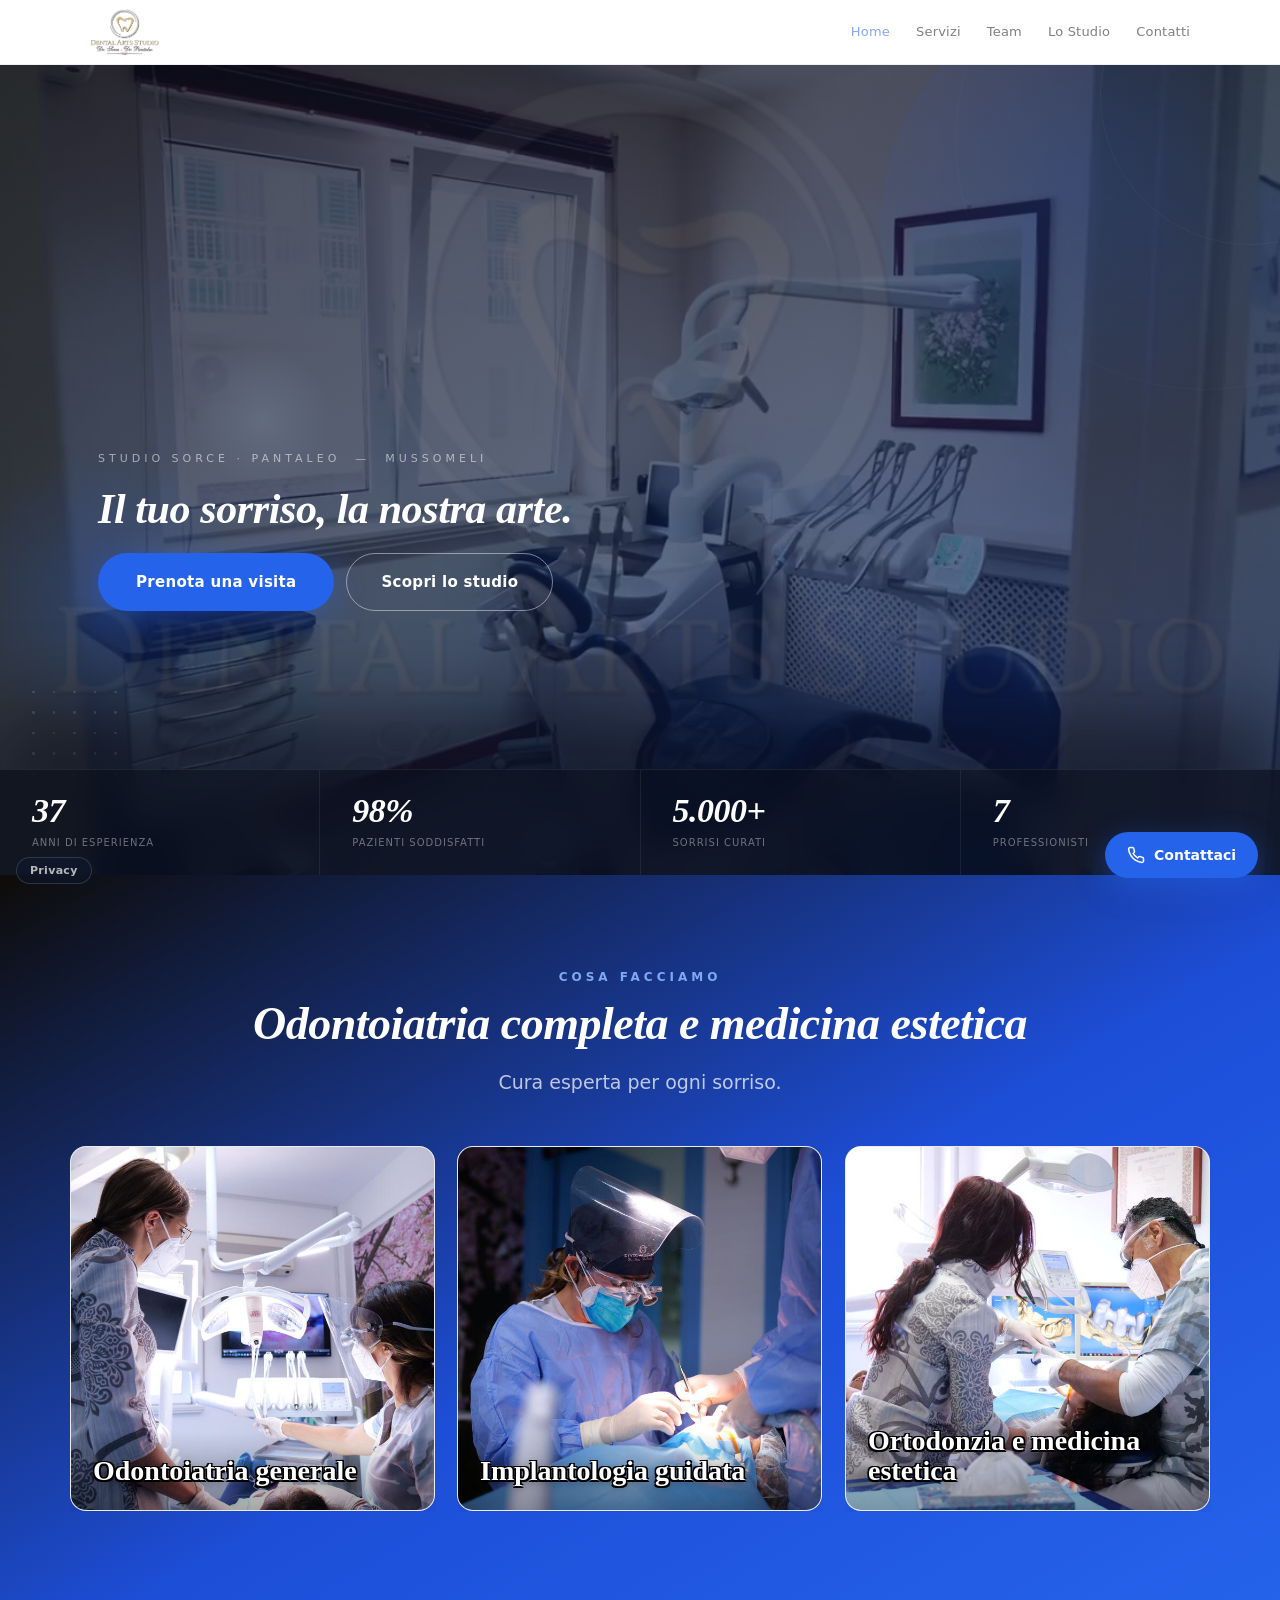
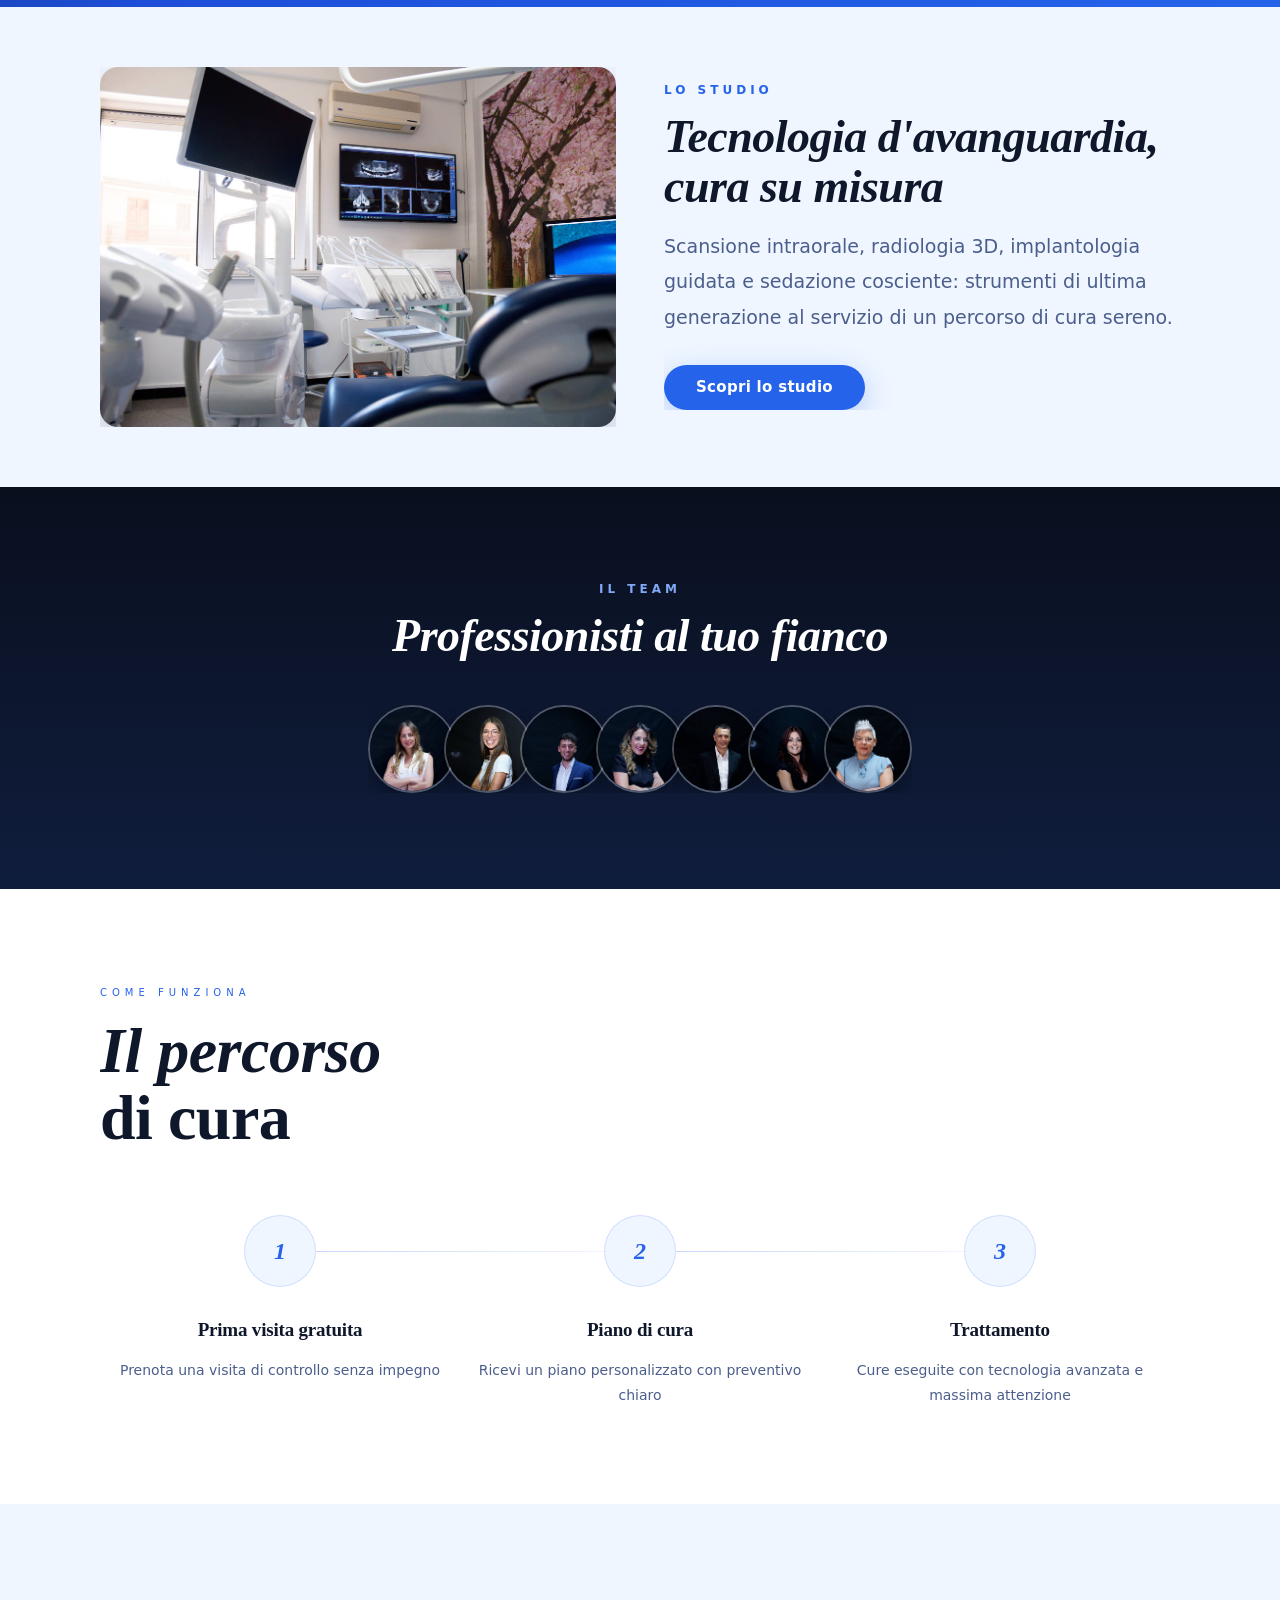
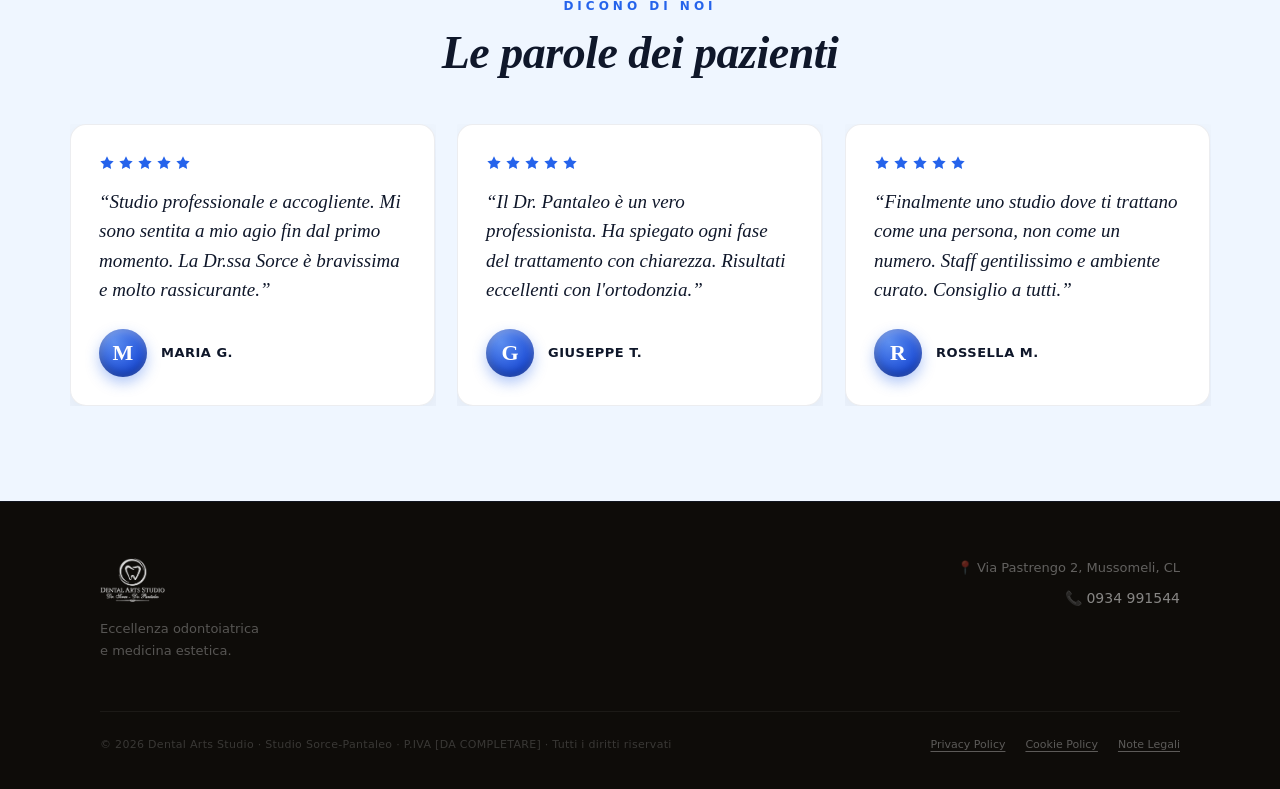
==== index.html @ 60afbbaf "Rimuove sezione Prenota una visita da tutte le pagine (CTA flottante la sostituisce)" ====
<!DOCTYPE html>
<html lang="it">
<head>
  <meta charset="UTF-8"/>
  <meta name="viewport" content="width=device-width,initial-scale=1"/>
  
  <title>Dental Arts Studio · Studio Dentistico Sorce-Pantaleo a Mussomeli</title>
  <script>document.documentElement.classList.add('js')</script>
  <link rel="stylesheet" href="assets/site.css"/>
  <!-- Font: caricato solo dopo il consenso cookie (GDPR) -->
  <link rel="preconnect" href="https://fonts.googleapis.com"/>
  <link rel="preconnect" href="https://fonts.gstatic.com" crossorigin/>
  <script>
    // Carica Google Fonts solo se l'utente ha dato consenso
    (function(){
      if(localStorage.getItem('__cookie_consent') === 'accepted'){
        var l=document.createElement('link');
        l.rel='stylesheet';
        l.href='https://fonts.googleapis.com/css2?family=Cormorant+Garamond:ital,wght@0,400;0,500;0,600;0,700;1,400;1,500&family=DM+Sans:ital,opsz,wght@0,9..40,300;0,9..40,400;0,9..40,500;0,9..40,600;0,9..40,700;1,9..40,300;1,9..40,400&display=swap';
        document.head.appendChild(l);
      }
    })();
  </script>
  <style>
    *{box-sizing:border-box;margin:0;padding:0;}
    html{scroll-behavior:smooth;scroll-padding-top:64px;}
    body{font-family:'DM Sans', system-ui, sans-serif;background:#EFF6FF;color:#0F172A;line-height:1.6;}
    section{scroll-margin-top:64px;}

    /* ── Mobile ─────────────────────────────────────── */
    @media(max-width:768px){
      /* Nav */
      nav div:last-child{display:none;}

      /* Sezioni: padding ridotto */
      section{padding-left:16px!important;padding-right:16px!important;}

      /* ── Hero ─────────────────────────────────────── */
      #hero{
        min-height:auto!important;
        padding:120px 20px 0!important;
        align-items:flex-start!important;
      }
      #hero > div{padding-bottom:40px!important;}
      #hero h1{font-size:clamp(36px,11vw,52px)!important;line-height:1.05!important;}
      /* Tagline più piccola */
      #hero p{font-size:14px!important;margin-bottom:32px!important;}
      /* Bottoni hero: colonna singola, full width */
      #hero div[style*="display:flex;flex-wrap:wrap"]{
        flex-direction:column!important;
        align-items:stretch!important;
        gap:10px!important;
        width:100%!important;
      }
      #hero div[style*="display:flex;flex-wrap:wrap"] a{
        text-align:center!important;
        justify-content:center!important;
        padding:16px 24px!important;
      }
      /* Stats bar: posizionata sotto i bottoni su mobile */
      #__hero_stats{
        position:static!important;
        display:grid!important;
        grid-template-columns:1fr 1fr!important;
        margin-top:32px!important;
        border-radius:12px!important;
        overflow:hidden!important;
      }
      #__hero_stats > div{
        border-right:none!important;
        border-bottom:1px solid rgba(255,255,255,0.07)!important;
        padding:16px 20px!important;
        min-width:0!important;
      }
      #__hero_stats > div p:first-child{
        font-size:26px!important;
      }
      /* Hero: flex column per far scorrere stats sotto i bottoni */
      #hero{
        flex-direction:column!important;
        align-items:stretch!important;
        padding-bottom:32px!important;
      }
      #hero > div:first-of-type{
        display:flex!important;
        flex-direction:column!important;
        align-items:center!important;
      }

      /* ── Griglie generiche → 1 colonna ──────────── */
      [data-gallery]{grid-template-columns:repeat(2,1fr)!important;}

      div[style*="grid-template-columns:3fr 2fr"],
      div[style*="grid-template-columns:1fr 1fr"]{
        display:flex!important;
        flex-direction:column!important;
        align-items:center!important;
      }
      /* Dove siamo + Orari: full width centrati */
      #contatti,#orari{padding-left:16px!important;padding-right:16px!important;}
      #contatti > div,#orari > div{width:100%!important;max-width:100%!important;}

      /* ── Servizi carousel ────────────────────────── */
      #servizi [style*="grid-template-columns:repeat(3"]{grid-template-columns:1fr!important;}
      /* Nascondi freccette nav in servizi su mobile */
      #servizi [style*="align-items:center;justify-content:center;gap:16px;margin-top:24px"]{display:none!important;}
      #servizi [style*="min-height:340px"]{min-height:220px!important;}
      #servizi [style*="display:flex;justify-content:center"]{flex-direction:column!important;}
      #servizi [style*="display:flex;justify-content:center"] > div{width:100%!important;}

      /* ── Medicina estetica ───────────────────────── */
      #medicina-estetica [style*="grid-template-columns"]{
        grid-template-columns:1fr!important;
        gap:16px!important;
      }
      /* Slider prima/dopo: altezza adatta al mobile */
      #medicina-estetica [style*="aspect-ratio:3/2"]{
        aspect-ratio:4/3!important;
      }

      /* ── Team ────────────────────────────────────── */
      #team [style*="display:flex;gap:48px"]{
        flex-direction:column!important;
        gap:24px!important;
      }
      #team [style*="width:340px"]{width:100%!important;}

      /* ── Orari ───────────────────────────────────── */
      #orari [style*="display:flex;gap:40px"]{
        flex-direction:column!important;
        gap:24px!important;
      }
      #orari [style*="width:240px"]{width:100%!important;min-height:auto!important;}

      /* ── Reviews ─────────────────────────────────── */
      #recensioni [style*="grid-template-columns"]{grid-template-columns:1fr!important;}

      /* ── How it works ────────────────────────────── */
      #come-funziona [style*="display:flex;gap"]{
        flex-direction:column!important;
        align-items:center!important;
      }
      #come-funziona [data-draw-line]{display:none!important;}

      /* ── Booking barber ──────────────────────────── */
      #prenota [style*="grid-template-columns:repeat(auto-fit"]{grid-template-columns:1fr!important;}
      #prenota [style*="letter-spacing:3px"]{font-size:9px!important;}

      /* ── FAQ ─────────────────────────────────────── */
      #faq [style*="grid-template-columns"]{grid-template-columns:1fr!important;}

      /* ── Gallery ─────────────────────────────────── */
      #gallery [style*="max-width:1400px"]{max-width:100%!important;}
      #gallery .gl_light-slide{height:200px!important;}

      /* ── Footer ──────────────────────────────────── */
      footer > div > div[style*="display:flex"]{
        flex-direction:column!important;
        gap:24px!important;
        align-items:flex-start!important;
      }
      footer > div > div[style*="align-items:flex-end"]{
        align-items:flex-start!important;
      }

      /* ── Palette toggle: fisso in alto nella hero su mobile ─ */
      #__palette-wrap{top:72px!important;right:12px!important;bottom:auto!important;}
    }

    /* ── Animations ─────────────────────────────────── */

    @keyframes heroBlurIn {
      from { opacity:0; filter:blur(10px); transform:translateY(28px); }
      to   { opacity:1; filter:blur(0px); transform:translateY(0); }
    }
    @keyframes fadeUp {
      from { opacity:0; transform:translateY(48px); }
      to   { opacity:1; transform:translateY(0); }
    }
    @keyframes floatA {
      0%,100% { transform:translateY(0px) scale(1); }
      50%     { transform:translateY(-22px) scale(1.05); }
    }
    @keyframes floatB {
      0%,100% { transform:translateY(0px) translateX(0px); }
      33%     { transform:translateY(-14px) translateX(12px); }
      66%     { transform:translateY(8px) translateX(-8px); }
    }
    @keyframes floatC {
      0%,100% { transform:scale(1); }
      50%     { transform:scale(1.15); }
    }
    @keyframes navUnderline {
      from { transform:scaleX(0); }
      to   { transform:scaleX(1); }
    }

    /* Hero: stagger figli diretti con blur */
    #hero > div > * {
      opacity:0;
      animation: heroBlurIn 1.1s cubic-bezier(0.22,1,0.36,1) forwards;
    }
    #hero > div > *:nth-child(1) { animation-delay:0.05s; }
    #hero > div > *:nth-child(2) { animation-delay:0.25s; }
    #hero > div > *:nth-child(3) { animation-delay:0.42s; }
    #hero > div > *:nth-child(4) { animation-delay:0.58s; }
    #hero > div > *:nth-child(5) { animation-delay:0.72s; }
    #hero > div > *:nth-child(6) { animation-delay:0.84s; }

    /* Scroll reveal — con blur */
    .sr {
      opacity:0;
      filter:blur(6px);
      transform:translateY(36px);
      transition:
        opacity 0.9s cubic-bezier(0.22,1,0.36,1),
        transform 0.9s cubic-bezier(0.22,1,0.36,1),
        filter 0.9s cubic-bezier(0.22,1,0.36,1);
    }
    .sr.in { opacity:1; filter:blur(0); transform:translateY(0); }

    /* Gallery hover */
    [data-gallery] div { overflow:hidden; }
    [data-gallery] img { transition:transform 0.6s cubic-bezier(0.25,0.46,0.45,0.94); display:block; }
    [data-gallery] div:hover img { transform:scale(1.06); }

    /* CTA hover */
    a { transition:opacity 0.2s, transform 0.2s; }
    a:hover { opacity:0.88; }
    #hero a:hover { transform:translateY(-3px); opacity:1; }

    /* Nav hover underline */
    .__nav-link { position:relative; }
    .__nav-link::after {
      content:'';
      position:absolute;
      bottom:-3px; left:0; right:0;
      height:1.5px;
      background:currentColor;
      transform:scaleX(0);
      transform-origin:left;
      transition:transform 0.3s cubic-bezier(0.4,0,0.2,1);
    }
    .__nav-link:hover::after { transform:scaleX(1); }

    /* Nav blur on scroll */
    nav.scrolled {
      backdrop-filter:blur(20px);
      -webkit-backdrop-filter:blur(20px);
      box-shadow:0 1px 0 rgba(0,0,0,0.08);
    }

    /* Scrollbar */
    ::-webkit-scrollbar { width:5px; }
    ::-webkit-scrollbar-track { background:transparent; }
    ::-webkit-scrollbar-thumb { background:rgba(0,0,0,0.18); border-radius:3px; }

    /* Selection */
    ::selection { background:#2563EB28; color:#2563EB; }
  </style>
</head>
<body>

<nav style="position:sticky;top:0;z-index:100;background:rgba(255,255,255,0.97);border-bottom:1px solid rgba(0,0,0,0.06);padding:0 24px;"><div style="max-width:1100px;margin:0 auto;display:flex;align-items:center;justify-content:space-between;height:64px;"><a href="index.html" style="text-decoration:none;flex-shrink:0;display:flex;align-items:center;"><img src="assets/img/e95d2aca2b57.png" alt="Dental Arts Studio" style="height:47px;width:auto;object-fit:contain;display:block;" /></a><div style="display:flex;gap:26px;flex-wrap:wrap;align-items:center;"><a href="index.html" class="__nav-link" style="color:#2563EB;opacity:1;font-weight:600;text-decoration:none;font-size:13px;letter-spacing:0.2px;font-family:'DM Sans',system-ui,sans-serif;">Home</a><a href="servizi.html" class="__nav-link" style="color:#1A1814;opacity:0.55;font-weight:500;text-decoration:none;font-size:13px;letter-spacing:0.2px;font-family:'DM Sans',system-ui,sans-serif;">Servizi</a><a href="team.html" class="__nav-link" style="color:#1A1814;opacity:0.55;font-weight:500;text-decoration:none;font-size:13px;letter-spacing:0.2px;font-family:'DM Sans',system-ui,sans-serif;">Team</a><a href="studio.html" class="__nav-link" style="color:#1A1814;opacity:0.55;font-weight:500;text-decoration:none;font-size:13px;letter-spacing:0.2px;font-family:'DM Sans',system-ui,sans-serif;">Lo Studio</a><a href="contatti.html" class="__nav-link" style="color:#1A1814;opacity:0.55;font-weight:500;text-decoration:none;font-size:13px;letter-spacing:0.2px;font-family:'DM Sans',system-ui,sans-serif;">Contatti</a></div></div></nav>
<style>
  @media(max-width:900px){ .home-3{grid-template-columns:1fr 1fr !important;} }
  @media(max-width:768px){ .home-split{grid-template-columns:1fr !important;gap:32px !important;} .home-split img{height:320px !important;} }
  @media(max-width:560px){ .home-3{grid-template-columns:1fr !important;} }
</style><section id="hero" style="background:linear-gradient(150deg, #0A0F1E 0%, #0F1D3D 50%, #1A3580 100%);color:#fff;padding:160px 24px 160px;text-align:center;position:relative;min-height:90vh;display:flex;align-items:center;overflow:hidden;">
  <!-- Video di sfondo hero -->
  <!-- Hero: due layer video con crossfade intro->loop (sembrano un unico video) -->
  <video id="hero-loop" class="__hero-video" autoplay muted loop playsinline preload="auto" poster="hero-poster.jpg" aria-hidden="true" tabindex="-1" style="position:absolute;inset:0;width:100%;height:100%;object-fit:cover;z-index:0;pointer-events:none;"><source src="hero.mp4" type="video/mp4"></video>
  <video id="hero-intro" class="__hero-video" muted playsinline preload="auto" aria-hidden="true" tabindex="-1" style="position:absolute;inset:0;width:100%;height:100%;object-fit:cover;z-index:1;pointer-events:none;opacity:0;transition:opacity .7s ease;"></video>
  <script>
  (function(){
    var loop=document.getElementById('hero-loop'), intro=document.getElementById('hero-intro');
    if(loop){ var lp=loop.play(); if(lp&&lp.catch)lp.catch(function(){}); }
    var seen=false; try{seen=!!sessionStorage.getItem('das_intro_seen');}catch(e){}
    if(seen || !intro){ if(intro){intro.style.display='none';} return; }
    try{sessionStorage.setItem('das_intro_seen','1');}catch(e){}
    intro.setAttribute('src','intro.mp4'); intro.load(); intro.style.opacity='1';
    var done=false;
    function toLoop(){ if(done) return; done=true; intro.style.opacity='0'; setTimeout(function(){ intro.style.display='none'; try{intro.pause();}catch(e){} }, 800); }
    var p=intro.play(); if(p&&p.catch)p.catch(function(){ toLoop(); });
    intro.addEventListener('timeupdate', function(){ if(intro.duration && intro.currentTime >= intro.duration - 0.6){ toLoop(); } });
    intro.addEventListener('ended', toLoop);
  })();
  </script>
  <!-- Overlay scuro per leggibilita del testo -->
  <div aria-hidden="true" style="position:absolute;inset:0;z-index:0;pointer-events:none;background:linear-gradient(150deg, rgba(10,15,30,0.74) 0%, rgba(15,29,61,0.66) 50%, rgba(26,53,128,0.60) 100%);"></div>
  <style>
    #hero > div[style*="background-image:url('data:image"]{z-index:-1 !important;}
    /* Hero editoriale allineato a sinistra */
    #hero{ text-align:left !important; align-items:flex-end !important; }
    #hero > div[style*="max-width:820px"]{ max-width:1100px !important; margin:0 auto !important; padding:0 8px 104px; }
    #hero img[alt="Dental Arts Studio"]{ display:none !important; }
    #hero > div[style*="max-width:820px"] > p[style*="max-width:460px"]{ display:none !important; }
    #hero > div[style*="max-width:820px"] > div[style*="justify-content:center"]{ justify-content:flex-start !important; }
    @media(max-width:768px){
      #hero > div[style*="max-width:820px"]{ padding:0 4px; }
      #hero h1{ font-size:clamp(40px,11vw,60px) !important; }
    }
  </style>
  
    <div data-orb="1" style="position:absolute;top:-80px;right:-80px;width:480px;height:480px;border-radius:50%;background:radial-gradient(circle at 40% 40%,#2563EB30 0%,transparent 65%);animation:floatA 9s ease-in-out infinite;pointer-events:none;"></div>
    <div data-orb="2" style="position:absolute;bottom:120px;left:-60px;width:320px;height:320px;border-radius:50%;background:radial-gradient(circle,#2563EB38 0%,transparent 65%);animation:floatB 7s ease-in-out infinite 1.5s;pointer-events:none;"></div>
    <div data-orb="3" style="position:absolute;top:35%;left:15%;width:140px;height:140px;border-radius:50%;background:radial-gradient(circle,#BFDBFE20 0%,transparent 70%);animation:floatC 11s ease-in-out infinite 3s;pointer-events:none;"></div>
    <div style="position:absolute;top:0;right:0;width:300px;height:300px;border-radius:50%;border:1px solid rgba(255,255,255,0.04);pointer-events:none;transform:translate(40%,-40%);"></div>
    <div style="position:absolute;top:0;right:0;width:500px;height:500px;border-radius:50%;border:1px solid rgba(255,255,255,0.025);pointer-events:none;transform:translate(35%,-35%);"></div>
  
  <div style="position:absolute;bottom:100px;left:32px;display:grid;grid-template-columns:repeat(5,1fr);gap:18px;pointer-events:none;">
    <div style="width:2.5px;height:2.5px;border-radius:50%;background:rgba(255,255,255,0.18);"></div><div style="width:2.5px;height:2.5px;border-radius:50%;background:rgba(255,255,255,0.18);"></div><div style="width:2.5px;height:2.5px;border-radius:50%;background:rgba(255,255,255,0.18);"></div><div style="width:2.5px;height:2.5px;border-radius:50%;background:rgba(255,255,255,0.18);"></div><div style="width:2.5px;height:2.5px;border-radius:50%;background:rgba(255,255,255,0.18);"></div><div style="width:2.5px;height:2.5px;border-radius:50%;background:rgba(255,255,255,0.18);"></div><div style="width:2.5px;height:2.5px;border-radius:50%;background:rgba(255,255,255,0.18);"></div><div style="width:2.5px;height:2.5px;border-radius:50%;background:rgba(255,255,255,0.18);"></div><div style="width:2.5px;height:2.5px;border-radius:50%;background:rgba(255,255,255,0.18);"></div><div style="width:2.5px;height:2.5px;border-radius:50%;background:rgba(255,255,255,0.18);"></div><div style="width:2.5px;height:2.5px;border-radius:50%;background:rgba(255,255,255,0.18);"></div><div style="width:2.5px;height:2.5px;border-radius:50%;background:rgba(255,255,255,0.18);"></div><div style="width:2.5px;height:2.5px;border-radius:50%;background:rgba(255,255,255,0.18);"></div><div style="width:2.5px;height:2.5px;border-radius:50%;background:rgba(255,255,255,0.18);"></div><div style="width:2.5px;height:2.5px;border-radius:50%;background:rgba(255,255,255,0.18);"></div><div style="width:2.5px;height:2.5px;border-radius:50%;background:rgba(255,255,255,0.18);"></div><div style="width:2.5px;height:2.5px;border-radius:50%;background:rgba(255,255,255,0.18);"></div><div style="width:2.5px;height:2.5px;border-radius:50%;background:rgba(255,255,255,0.18);"></div><div style="width:2.5px;height:2.5px;border-radius:50%;background:rgba(255,255,255,0.18);"></div><div style="width:2.5px;height:2.5px;border-radius:50%;background:rgba(255,255,255,0.18);"></div><div style="width:2.5px;height:2.5px;border-radius:50%;background:rgba(255,255,255,0.18);"></div><div style="width:2.5px;height:2.5px;border-radius:50%;background:rgba(255,255,255,0.18);"></div><div style="width:2.5px;height:2.5px;border-radius:50%;background:rgba(255,255,255,0.18);"></div><div style="width:2.5px;height:2.5px;border-radius:50%;background:rgba(255,255,255,0.18);"></div><div style="width:2.5px;height:2.5px;border-radius:50%;background:rgba(255,255,255,0.18);"></div>
  </div>
  <div style="position:absolute;inset:0;background-image:url('assets/img/e95d2aca2b57.png');background-repeat:no-repeat;background-position:center center;background-size:contain;opacity:0.06;pointer-events:none;"></div>
  <div data-anim="rise" style="max-width:820px;margin:0 auto;width:100%;position:relative;z-index:1;">
    
    <p style="font-size:11px;letter-spacing:4px;text-transform:uppercase;color:rgba(255,255,255,0.55);margin-bottom:18px;font-family:'DM Sans', system-ui, sans-serif;">Studio Sorce &middot; Pantaleo &nbsp;&mdash;&nbsp; Mussomeli</p>
    <h1 style="font-family:'Cormorant Garamond', Georgia, serif;font-style:italic;font-weight:600;color:#fff;font-size:clamp(26px,3.4vw,42px);line-height:1.12;letter-spacing:-.4px;margin:0 0 20px;">Il tuo sorriso, la nostra arte.</h1>
    <img src="assets/img/e95d2aca2b57.png" alt="Dental Arts Studio" style="max-width:75vw;width:75%;height:auto;margin:0 auto 36px;display:block;object-fit:contain;filter:brightness(0) invert(1);" />
    <p style="font-size:17px;line-height:1.9;color:rgba(255,255,255,0.55);max-width:460px;margin:0 auto 52px;font-weight:300;letter-spacing:0.1px;font-family:'DM Sans', system-ui, sans-serif;">Eccellenza odontoiatrica e medicina estetica nel cuore della Sicilia</p>
    <div style="display:flex;flex-wrap:wrap;gap:12px;justify-content:center;">
      <a href="tel:09349915440" style="display:inline-flex;align-items:center;gap:10px;background:#2563EB;color:#fff;padding:17px 38px;border-radius:100px;font-size:15px;font-weight:600;text-decoration:none;letter-spacing:0.3px;font-family:'DM Sans', system-ui, sans-serif;box-shadow:0 8px 32px #2563EB60;">Prenota una visita</a>
      <a href="#chi-siamo" style="display:inline-flex;align-items:center;gap:10px;background:transparent;color:#fff;padding:16px 34px;border-radius:100px;font-size:15px;font-weight:600;text-decoration:none;letter-spacing:0.3px;border:1px solid rgba(255,255,255,0.45);font-family:'DM Sans', system-ui, sans-serif;">Scopri lo studio</a>
      
      
    </div>
  </div>
  <div id="__hero_stats" style="position:absolute;bottom:0;left:0;right:0;display:flex;flex-wrap:wrap;border-top:1px solid rgba(255,255,255,0.07);background:rgba(0,0,0,0.55);backdrop-filter:blur(16px);">
        <div style="flex:1;min-width:120px;padding:24px 32px;border-right:1px solid rgba(255,255,255,0.07);">
            <p data-count-target="37" data-count-suffix="" style="font-size:34px;font-weight:700;color:#fff;margin:0;line-height:1;font-family:'Cormorant Garamond', Georgia, serif;font-style:italic;letter-spacing:-0.5px;">37</p>
            <p style="font-size:10px;color:rgba(255,255,255,0.4);margin:7px 0 0;letter-spacing:0.1em;text-transform:uppercase;font-family:'DM Sans', system-ui, sans-serif;">Anni di esperienza</p>
          </div><div style="flex:1;min-width:120px;padding:24px 32px;border-right:1px solid rgba(255,255,255,0.07);">
            <p data-count-target="98" data-count-suffix="%" style="font-size:34px;font-weight:700;color:#fff;margin:0;line-height:1;font-family:'Cormorant Garamond', Georgia, serif;font-style:italic;letter-spacing:-0.5px;">98%</p>
            <p style="font-size:10px;color:rgba(255,255,255,0.4);margin:7px 0 0;letter-spacing:0.1em;text-transform:uppercase;font-family:'DM Sans', system-ui, sans-serif;">Pazienti soddisfatti</p>
          </div><div style="flex:1;min-width:120px;padding:24px 32px;border-right:1px solid rgba(255,255,255,0.07);">
            <p data-count-target="5000" data-count-suffix="+" style="font-size:34px;font-weight:700;color:#fff;margin:0;line-height:1;font-family:'Cormorant Garamond', Georgia, serif;font-style:italic;letter-spacing:-0.5px;">5000+</p>
            <p style="font-size:10px;color:rgba(255,255,255,0.4);margin:7px 0 0;letter-spacing:0.1em;text-transform:uppercase;font-family:'DM Sans', system-ui, sans-serif;">Sorrisi curati</p>
          </div><div style="flex:1;min-width:120px;padding:24px 32px;">
            <p data-count-target="7" data-count-suffix="" style="font-size:34px;font-weight:700;color:#fff;margin:0;line-height:1;font-family:'Cormorant Garamond', Georgia, serif;font-style:italic;letter-spacing:-0.5px;">7</p>
            <p style="font-size:10px;color:rgba(255,255,255,0.4);margin:7px 0 0;letter-spacing:0.1em;text-transform:uppercase;font-family:'DM Sans', system-ui, sans-serif;">Professionisti</p>
          </div>
      </div>
</section>

<style>
  .__csl_servizi_card:hover img { transform:scale(1.05); }
  #__csl_servizi_strip::-webkit-scrollbar { display:none; }
  @media(max-width:768px){
    #__csl_servizi_strip { flex-direction:column !important; overflow-x:visible !important; overflow-y:auto !important; height:auto !important; }
    .__csl_servizi_card { flex-shrink:0 !important; width:100% !important; height:160px !important; }
    .__csl_servizi_card[data-active] { height:320px !important; }
  }
</style>


<section class="on-dark" style="background:linear-gradient(150deg,#0E0C09 0%,#1D4ED8 55%,#2563EB 100%);padding:96px 24px;">
  <div style="max-width:1140px;margin:0 auto;">
    <div style="text-align:center;margin-bottom:46px;" data-anim="fade-up">
      <p class="t-eyebrow">Cosa facciamo</p>
      <h2 class="t-h2">Odontoiatria completa e medicina estetica</h2>
      <p class="t-lead" style="max-width:600px;margin:16px auto 0;">Cura esperta per ogni sorriso.</p>
    </div>
    <div class="home-3" style="display:grid;grid-template-columns:repeat(3,1fr);gap:22px;">
      <a href="servizi.html" class="card" data-anim="zoom-in" data-d="1" style="text-decoration:none;display:block;position:relative;aspect-ratio:1/1;">
        <img src="assets/home/odontoiatria.jpg" alt="Odontoiatria generale" loading="lazy" style="width:100%;height:100%;object-fit:cover;display:block;"/>
        <div style="position:absolute;left:0;right:0;bottom:0;padding:24px 22px;background:linear-gradient(to top, rgba(0,0,0,.35), transparent);">
          <h3 style="font-family:var(--serif);font-weight:700;font-size:clamp(22px,2.4vw,28px);line-height:1.08;color:#fff;margin:0;text-shadow:-1.5px -1.5px 0 #000,1.5px -1.5px 0 #000,-1.5px 1.5px 0 #000,1.5px 1.5px 0 #000,0 3px 10px rgba(0,0,0,.5);">Odontoiatria generale</h3>
        </div>
      </a>
      <a href="servizi.html" class="card" data-anim="zoom-in" data-d="2" style="text-decoration:none;display:block;position:relative;aspect-ratio:1/1;">
        <img src="assets/home/implantologia.jpg" alt="Implantologia guidata" loading="lazy" style="width:100%;height:100%;object-fit:cover;display:block;"/>
        <div style="position:absolute;left:0;right:0;bottom:0;padding:24px 22px;background:linear-gradient(to top, rgba(0,0,0,.35), transparent);">
          <h3 style="font-family:var(--serif);font-weight:700;font-size:clamp(22px,2.4vw,28px);line-height:1.08;color:#fff;margin:0;text-shadow:-1.5px -1.5px 0 #000,1.5px -1.5px 0 #000,-1.5px 1.5px 0 #000,1.5px 1.5px 0 #000,0 3px 10px rgba(0,0,0,.5);">Implantologia guidata</h3>
        </div>
      </a>
      <a href="servizi.html#medicina-estetica" class="card" data-anim="zoom-in" data-d="3" style="text-decoration:none;display:block;position:relative;aspect-ratio:1/1;">
        <img src="assets/home/ortodonzia.jpg" alt="Ortodonzia e medicina estetica" loading="lazy" style="width:100%;height:100%;object-fit:cover;display:block;"/>
        <div style="position:absolute;left:0;right:0;bottom:0;padding:24px 22px;background:linear-gradient(to top, rgba(0,0,0,.35), transparent);">
          <h3 style="font-family:var(--serif);font-weight:700;font-size:clamp(22px,2.4vw,28px);line-height:1.08;color:#fff;margin:0;text-shadow:-1.5px -1.5px 0 #000,1.5px -1.5px 0 #000,-1.5px 1.5px 0 #000,1.5px 1.5px 0 #000,0 3px 10px rgba(0,0,0,.5);">Ortodonzia e medicina estetica</h3>
        </div>
      </a>
    </div>
  </div>
</section>
<section style="background:var(--bg-soft);padding:60px 24px;overflow:hidden;">
  <div class="home-split" style="max-width:1080px;margin:0 auto;display:grid;grid-template-columns:1fr 1fr;gap:48px;align-items:center;">
    <div data-anim="from-left"><img src="assets/studio/sala-implantologia.jpg" alt="Lo studio" loading="lazy" style="width:100%;height:360px;object-fit:cover;border-radius:18px;box-shadow:0 24px 60px rgba(15,29,61,.2);display:block;"/></div>
    <div data-anim="from-right">
      <p class="t-eyebrow">Lo studio</p>
      <h2 class="t-h2">Tecnologia d'avanguardia,<br/>cura su misura</h2>
      <p class="t-lead" style="margin:18px 0 30px;">Scansione intraorale, radiologia 3D, implantologia guidata e sedazione cosciente: strumenti di ultima generazione al servizio di un percorso di cura sereno.</p>
      <a class="btn" href="studio.html">Scopri lo studio</a>
    </div>
  </div>
</section>
<section class="on-dark" style="background:linear-gradient(180deg,var(--navy-900) 0%,var(--navy-800) 100%);padding:96px 24px;text-align:center;">
  <style>
    #hometeam .tav{display:inline-block;line-height:0;position:relative;} #hometeam .tav:hover{z-index:10;}
    #hometeam .tav img{transition:transform .3s cubic-bezier(.2,.7,.2,1),box-shadow .3s,border-color .3s;cursor:pointer;}
    #hometeam .tav:hover img{transform:scale(1.18);position:relative;z-index:10;box-shadow:0 14px 30px rgba(0,0,0,.5);border-color:#fff;}
  </style>
  <div id="hometeam" style="max-width:900px;margin:0 auto;">
    <div data-anim="fade-up"><p class="t-eyebrow">Il team</p><h2 class="t-h2">Professionisti al tuo fianco</h2></div>
    <div style="display:flex;justify-content:center;align-items:center;margin:44px 0 0;flex-wrap:wrap;row-gap:22px;"><a class="tav" href="team.html" aria-label="Vai al team"><img src="team/cinzia-1.jpg" alt="" loading="lazy" data-anim="zoom-in" data-d="4" style="width:88px;height:88px;border-radius:50%;object-fit:cover;object-position:top;border:2px solid rgba(255,255,255,.28);margin:0 -6px;box-shadow:0 8px 20px rgba(0,0,0,.32);"/></a><a class="tav" href="team.html" aria-label="Vai al team"><img src="team/yosella-1.jpg" alt="" loading="lazy" data-anim="zoom-in" data-d="3" style="width:88px;height:88px;border-radius:50%;object-fit:cover;object-position:top;border:2px solid rgba(255,255,255,.28);margin:0 -6px;box-shadow:0 8px 20px rgba(0,0,0,.32);"/></a><a class="tav" href="team.html" aria-label="Vai al team"><img src="team/danilo-1.jpg" alt="" loading="lazy" data-anim="zoom-in" data-d="2" style="width:88px;height:88px;border-radius:50%;object-fit:cover;object-position:top;border:2px solid rgba(255,255,255,.28);margin:0 -6px;box-shadow:0 8px 20px rgba(0,0,0,.32);"/></a><a class="tav" href="team.html" aria-label="Vai al team"><img src="team/carmela-1.jpg" alt="" loading="lazy" data-anim="zoom-in" data-d="1" style="width:88px;height:88px;border-radius:50%;object-fit:cover;object-position:top;border:2px solid rgba(255,255,255,.28);margin:0 -6px;box-shadow:0 8px 20px rgba(0,0,0,.32);"/></a><a class="tav" href="team.html" aria-label="Vai al team"><img src="team/piero-1.jpg" alt="" loading="lazy" data-anim="zoom-in" data-d="1" style="width:88px;height:88px;border-radius:50%;object-fit:cover;object-position:top;border:2px solid rgba(255,255,255,.28);margin:0 -6px;box-shadow:0 8px 20px rgba(0,0,0,.32);"/></a><a class="tav" href="team.html" aria-label="Vai al team"><img src="team/adriana-1.jpg" alt="" loading="lazy" data-anim="zoom-in" data-d="2" style="width:88px;height:88px;border-radius:50%;object-fit:cover;object-position:top;border:2px solid rgba(255,255,255,.28);margin:0 -6px;box-shadow:0 8px 20px rgba(0,0,0,.32);"/></a><a class="tav" href="team.html" aria-label="Vai al team"><img src="team/saveria-1.jpg" alt="" loading="lazy" data-anim="zoom-in" data-d="3" style="width:88px;height:88px;border-radius:50%;object-fit:cover;object-position:top;border:2px solid rgba(255,255,255,.28);margin:0 -6px;box-shadow:0 8px 20px rgba(0,0,0,.32);"/></a></div>
  </div>
</section>
<style>
  .__hiw-num {
    transition: box-shadow 0.4s, transform 0.3s;
  }
  .__hiw-num:hover {
    box-shadow: 0 0 0 8px #2563EB18, 0 0 0 16px #2563EB08 !important;
    transform: scale(1.08);
  }
</style>
<section style="background:#FFFFFF;padding:96px 24px;overflow:hidden;">
  <div style="max-width:1080px;margin:0 auto;">
    <div style="margin-bottom:64px;" data-anim="fade-up">
      <p style="font-size:10px;letter-spacing:5px;text-transform:uppercase;color:#2563EB;margin-bottom:16px;font-family:'DM Sans', system-ui, sans-serif;">Come funziona</p>
      <h2 style="font-size:clamp(38px,5.5vw,64px);font-weight:600;margin:0;color:#0F172A;font-family:'Cormorant Garamond', Georgia, serif;letter-spacing:-0.5px;line-height:1.05;font-style:italic;">Il percorso<br><span style="font-style:normal;font-weight:700;">di cura</span></h2>
    </div>

    <div style="display:flex;align-items:flex-start;gap:0;">
      
        <div data-sr style="flex:1;display:flex;flex-direction:column;align-items:center;position:relative;">
          <div class="__hiw-num" style="width:72px;height:72px;border:1.5px solid #2563EB28;border-radius:50%;display:flex;align-items:center;justify-content:center;margin-bottom:28px;background:#EFF6FF;position:relative;z-index:1;box-shadow:0 0 0 0 #2563EB20;cursor:default;">
            <span style="font-size:24px;font-weight:700;color:#2563EB;font-family:'Cormorant Garamond', Georgia, serif;font-style:italic;">1</span>
          </div>
          <div style="text-align:center;padding:0 16px;">
            <h3 style="font-size:19px;font-weight:700;color:#0F172A;margin:0 0 12px;font-family:'Cormorant Garamond', Georgia, serif;letter-spacing:-0.2px;">Prima visita gratuita</h3>
            <p style="color:#4B5E8C;font-size:14px;margin:0;line-height:1.8;font-weight:300;">Prenota una visita di controllo senza impegno</p>
          </div>
          
          <div data-draw-line style="position:absolute;top:36px;left:calc(50% + 36px);right:calc(-50% + 36px);height:1px;
               background:linear-gradient(to right,#2563EB40,#2563EB12);
               transform:scaleX(1);transform-origin:left;
               transition:transform 1.2s cubic-bezier(0.4,0,0.2,1) 0.4s;">
          </div>
        </div>
        <div data-sr style="flex:1;display:flex;flex-direction:column;align-items:center;position:relative;">
          <div class="__hiw-num" style="width:72px;height:72px;border:1.5px solid #2563EB28;border-radius:50%;display:flex;align-items:center;justify-content:center;margin-bottom:28px;background:#EFF6FF;position:relative;z-index:1;box-shadow:0 0 0 0 #2563EB20;cursor:default;">
            <span style="font-size:24px;font-weight:700;color:#2563EB;font-family:'Cormorant Garamond', Georgia, serif;font-style:italic;">2</span>
          </div>
          <div style="text-align:center;padding:0 16px;">
            <h3 style="font-size:19px;font-weight:700;color:#0F172A;margin:0 0 12px;font-family:'Cormorant Garamond', Georgia, serif;letter-spacing:-0.2px;">Piano di cura</h3>
            <p style="color:#4B5E8C;font-size:14px;margin:0;line-height:1.8;font-weight:300;">Ricevi un piano personalizzato con preventivo chiaro</p>
          </div>
          
          <div data-draw-line style="position:absolute;top:36px;left:calc(50% + 36px);right:calc(-50% + 36px);height:1px;
               background:linear-gradient(to right,#2563EB40,#2563EB12);
               transform:scaleX(1);transform-origin:left;
               transition:transform 1.2s cubic-bezier(0.4,0,0.2,1) 0.4s;">
          </div>
        </div>
        <div data-sr style="flex:1;display:flex;flex-direction:column;align-items:center;position:relative;">
          <div class="__hiw-num" style="width:72px;height:72px;border:1.5px solid #2563EB28;border-radius:50%;display:flex;align-items:center;justify-content:center;margin-bottom:28px;background:#EFF6FF;position:relative;z-index:1;box-shadow:0 0 0 0 #2563EB20;cursor:default;">
            <span style="font-size:24px;font-weight:700;color:#2563EB;font-family:'Cormorant Garamond', Georgia, serif;font-style:italic;">3</span>
          </div>
          <div style="text-align:center;padding:0 16px;">
            <h3 style="font-size:19px;font-weight:700;color:#0F172A;margin:0 0 12px;font-family:'Cormorant Garamond', Georgia, serif;letter-spacing:-0.2px;">Trattamento</h3>
            <p style="color:#4B5E8C;font-size:14px;margin:0;line-height:1.8;font-weight:300;">Cure eseguite con tecnologia avanzata e massima attenzione</p>
          </div>
          
        </div>
    </div>
  </div>
</section>

<section id="recensioni" style="background:var(--bg-soft);padding:96px 24px;">
  <div style="max-width:1140px;margin:0 auto;">
    <div style="text-align:center;margin-bottom:46px;" data-anim="fade-up">
      <p class="t-eyebrow">Dicono di noi</p>
      <h2 class="t-h2">Le parole dei pazienti</h2>
    </div>
    <div class="rv-grid" style="display:grid;grid-template-columns:repeat(3,1fr);gap:22px;align-items:stretch;">
      <article class="reveal" data-anim="fade-up" data-d="1" style="background:#fff;border-radius:16px;padding:30px 28px 28px;border:1px solid var(--line);box-shadow:0 10px 30px rgba(15,29,61,.07);display:flex;flex-direction:column;">
        <div style="display:flex;gap:3px;margin-bottom:16px;"><svg width="16" height="16" viewBox="0 0 24 24" fill="#2563EB" style="display:block;"><path d="M12 2l3.09 6.26L22 9.27l-5 4.87 1.18 6.88L12 17.77l-6.18 3.25L7 14.14 2 9.27l6.91-1.01L12 2z"/></svg><svg width="16" height="16" viewBox="0 0 24 24" fill="#2563EB" style="display:block;"><path d="M12 2l3.09 6.26L22 9.27l-5 4.87 1.18 6.88L12 17.77l-6.18 3.25L7 14.14 2 9.27l6.91-1.01L12 2z"/></svg><svg width="16" height="16" viewBox="0 0 24 24" fill="#2563EB" style="display:block;"><path d="M12 2l3.09 6.26L22 9.27l-5 4.87 1.18 6.88L12 17.77l-6.18 3.25L7 14.14 2 9.27l6.91-1.01L12 2z"/></svg><svg width="16" height="16" viewBox="0 0 24 24" fill="#2563EB" style="display:block;"><path d="M12 2l3.09 6.26L22 9.27l-5 4.87 1.18 6.88L12 17.77l-6.18 3.25L7 14.14 2 9.27l6.91-1.01L12 2z"/></svg><svg width="16" height="16" viewBox="0 0 24 24" fill="#2563EB" style="display:block;"><path d="M12 2l3.09 6.26L22 9.27l-5 4.87 1.18 6.88L12 17.77l-6.18 3.25L7 14.14 2 9.27l6.91-1.01L12 2z"/></svg></div>
        <p style="font-family:var(--serif);font-style:italic;font-size:19px;line-height:1.55;color:var(--ink);margin:0 0 24px;flex:1;">&ldquo;Studio professionale e accogliente. Mi sono sentita a mio agio fin dal primo momento. La Dr.ssa Sorce è bravissima e molto rassicurante.&rdquo;</p>
        <div style="display:flex;align-items:center;gap:14px;"><span style="width:48px;height:48px;flex:0 0 48px;border-radius:50%;background:radial-gradient(circle at 32% 28%, #5B8DEF, #1D4ED8 70%);box-shadow:inset 0 -4px 10px rgba(0,0,0,.28), inset 0 3px 8px rgba(255,255,255,.35), 0 6px 14px rgba(37,99,235,.35);display:flex;align-items:center;justify-content:center;color:#fff;font-family:'Cormorant Garamond',Georgia,serif;font-size:22px;font-weight:600;">M</span><span class="t-small" style="font-weight:700;color:var(--ink);text-transform:uppercase;letter-spacing:.5px;">Maria G.</span></div>
      </article>
      <article class="reveal" data-anim="fade-up" data-d="2" style="background:#fff;border-radius:16px;padding:30px 28px 28px;border:1px solid var(--line);box-shadow:0 10px 30px rgba(15,29,61,.07);display:flex;flex-direction:column;">
        <div style="display:flex;gap:3px;margin-bottom:16px;"><svg width="16" height="16" viewBox="0 0 24 24" fill="#2563EB" style="display:block;"><path d="M12 2l3.09 6.26L22 9.27l-5 4.87 1.18 6.88L12 17.77l-6.18 3.25L7 14.14 2 9.27l6.91-1.01L12 2z"/></svg><svg width="16" height="16" viewBox="0 0 24 24" fill="#2563EB" style="display:block;"><path d="M12 2l3.09 6.26L22 9.27l-5 4.87 1.18 6.88L12 17.77l-6.18 3.25L7 14.14 2 9.27l6.91-1.01L12 2z"/></svg><svg width="16" height="16" viewBox="0 0 24 24" fill="#2563EB" style="display:block;"><path d="M12 2l3.09 6.26L22 9.27l-5 4.87 1.18 6.88L12 17.77l-6.18 3.25L7 14.14 2 9.27l6.91-1.01L12 2z"/></svg><svg width="16" height="16" viewBox="0 0 24 24" fill="#2563EB" style="display:block;"><path d="M12 2l3.09 6.26L22 9.27l-5 4.87 1.18 6.88L12 17.77l-6.18 3.25L7 14.14 2 9.27l6.91-1.01L12 2z"/></svg><svg width="16" height="16" viewBox="0 0 24 24" fill="#2563EB" style="display:block;"><path d="M12 2l3.09 6.26L22 9.27l-5 4.87 1.18 6.88L12 17.77l-6.18 3.25L7 14.14 2 9.27l6.91-1.01L12 2z"/></svg></div>
        <p style="font-family:var(--serif);font-style:italic;font-size:19px;line-height:1.55;color:var(--ink);margin:0 0 24px;flex:1;">&ldquo;Il Dr. Pantaleo è un vero professionista. Ha spiegato ogni fase del trattamento con chiarezza. Risultati eccellenti con l'ortodonzia.&rdquo;</p>
        <div style="display:flex;align-items:center;gap:14px;"><span style="width:48px;height:48px;flex:0 0 48px;border-radius:50%;background:radial-gradient(circle at 32% 28%, #5B8DEF, #1D4ED8 70%);box-shadow:inset 0 -4px 10px rgba(0,0,0,.28), inset 0 3px 8px rgba(255,255,255,.35), 0 6px 14px rgba(37,99,235,.35);display:flex;align-items:center;justify-content:center;color:#fff;font-family:'Cormorant Garamond',Georgia,serif;font-size:22px;font-weight:600;">G</span><span class="t-small" style="font-weight:700;color:var(--ink);text-transform:uppercase;letter-spacing:.5px;">Giuseppe T.</span></div>
      </article>
      <article class="reveal" data-anim="fade-up" data-d="3" style="background:#fff;border-radius:16px;padding:30px 28px 28px;border:1px solid var(--line);box-shadow:0 10px 30px rgba(15,29,61,.07);display:flex;flex-direction:column;">
        <div style="display:flex;gap:3px;margin-bottom:16px;"><svg width="16" height="16" viewBox="0 0 24 24" fill="#2563EB" style="display:block;"><path d="M12 2l3.09 6.26L22 9.27l-5 4.87 1.18 6.88L12 17.77l-6.18 3.25L7 14.14 2 9.27l6.91-1.01L12 2z"/></svg><svg width="16" height="16" viewBox="0 0 24 24" fill="#2563EB" style="display:block;"><path d="M12 2l3.09 6.26L22 9.27l-5 4.87 1.18 6.88L12 17.77l-6.18 3.25L7 14.14 2 9.27l6.91-1.01L12 2z"/></svg><svg width="16" height="16" viewBox="0 0 24 24" fill="#2563EB" style="display:block;"><path d="M12 2l3.09 6.26L22 9.27l-5 4.87 1.18 6.88L12 17.77l-6.18 3.25L7 14.14 2 9.27l6.91-1.01L12 2z"/></svg><svg width="16" height="16" viewBox="0 0 24 24" fill="#2563EB" style="display:block;"><path d="M12 2l3.09 6.26L22 9.27l-5 4.87 1.18 6.88L12 17.77l-6.18 3.25L7 14.14 2 9.27l6.91-1.01L12 2z"/></svg><svg width="16" height="16" viewBox="0 0 24 24" fill="#2563EB" style="display:block;"><path d="M12 2l3.09 6.26L22 9.27l-5 4.87 1.18 6.88L12 17.77l-6.18 3.25L7 14.14 2 9.27l6.91-1.01L12 2z"/></svg></div>
        <p style="font-family:var(--serif);font-style:italic;font-size:19px;line-height:1.55;color:var(--ink);margin:0 0 24px;flex:1;">&ldquo;Finalmente uno studio dove ti trattano come una persona, non come un numero. Staff gentilissimo e ambiente curato. Consiglio a tutti.&rdquo;</p>
        <div style="display:flex;align-items:center;gap:14px;"><span style="width:48px;height:48px;flex:0 0 48px;border-radius:50%;background:radial-gradient(circle at 32% 28%, #5B8DEF, #1D4ED8 70%);box-shadow:inset 0 -4px 10px rgba(0,0,0,.28), inset 0 3px 8px rgba(255,255,255,.35), 0 6px 14px rgba(37,99,235,.35);display:flex;align-items:center;justify-content:center;color:#fff;font-family:'Cormorant Garamond',Georgia,serif;font-size:22px;font-weight:600;">R</span><span class="t-small" style="font-weight:700;color:var(--ink);text-transform:uppercase;letter-spacing:.5px;">Rossella M.</span></div>
      </article>
    </div>
  </div>
  <style>@media(max-width:900px){.rv-grid{grid-template-columns:1fr!important;max-width:600px;margin:0 auto;}}</style>
</section>


<footer style="background:#0E0C09;border-top:1px solid #2563EB18;padding:56px 24px 36px;">
  <div style="max-width:1080px;margin:0 auto;">
    <div style="display:flex;align-items:flex-start;justify-content:space-between;flex-wrap:wrap;gap:32px;margin-bottom:48px;">
      <!-- Brand -->
      <div>
        <img src="assets/img/e95d2aca2b57.png" alt="Dental Arts Studio" style="height:44px;width:auto;object-fit:contain;display:block;margin-bottom:16px;filter:brightness(0) invert(1);opacity:0.85;" />
        <p style="font-size:13px;color:rgba(255,255,255,0.3);line-height:1.7;max-width:240px;margin:0;font-weight:300;">Eccellenza odontoiatrica<br>e medicina estetica.</p>
      </div>
      <!-- Info -->
      <div style="display:flex;flex-direction:column;gap:8px;align-items:flex-end;">
        <p style="font-size:13px;color:rgba(255,255,255,0.35);margin:0;text-align:right;">📍 Via Pastrengo 2, Mussomeli, CL</p>
        <a href="tel:0934991544" style="font-size:14px;color:rgba(255,255,255,0.5);text-decoration:none;font-weight:500;">📞 0934 991544</a>
      </div>
    </div>
    <!-- Legal links + copyright -->
    <div style="border-top:1px solid rgba(255,255,255,0.06);padding-top:24px;display:flex;flex-wrap:wrap;align-items:center;justify-content:space-between;gap:16px;">
      <span style="font-size:11px;color:rgba(255,255,255,0.18);letter-spacing:0.3px;">
        © 2026 Dental Arts Studio · Studio Sorce-Pantaleo · P.IVA [DA COMPLETARE] · Tutti i diritti riservati
      </span>
      <div style="display:flex;gap:20px;flex-wrap:wrap;">
        <button onclick="document.getElementById('__modal-privacy').style.display='flex'" style="background:none;border:none;cursor:pointer;font-size:11px;color:rgba(255,255,255,0.32);font-family:inherit;padding:0;text-decoration:underline;text-underline-offset:3px;">Privacy Policy</button>
        <button onclick="document.getElementById('__modal-cookie').style.display='flex'" style="background:none;border:none;cursor:pointer;font-size:11px;color:rgba(255,255,255,0.32);font-family:inherit;padding:0;text-decoration:underline;text-underline-offset:3px;">Cookie Policy</button>
        <button onclick="document.getElementById('__modal-disclaimer').style.display='flex'" style="background:none;border:none;cursor:pointer;font-size:11px;color:rgba(255,255,255,0.32);font-family:inherit;padding:0;text-decoration:underline;text-underline-offset:3px;">Note Legali</button>
      </div>
    </div>
  </div>
</footer>

<style>
  @media(min-width:768px){ #floating-cta{ display:none !important; } }
  @media(max-width:767px){ body{ padding-bottom:80px; } }
  #floating-cta a { transition: filter 0.2s; }
  #floating-cta a:active { filter: brightness(0.88); }
</style>
<div id="floating-cta" style="position:fixed;bottom:0;left:0;right:0;z-index:999;display:flex;box-shadow:0 -1px 0 rgba(255,255,255,0.06),0 -8px 32px rgba(0,0,0,0.4);">
  
      <a href="tel:0934 991544"
        style="flex:1;display:flex;flex-direction:column;align-items:center;justify-content:center;gap:3px;background:#111;color:#fff;text-decoration:none;padding:12px 8px;">
        <svg width="20" height="20" viewBox="0 0 24 24" fill="none" stroke="#c9a84c" stroke-width="2" stroke-linecap="round" stroke-linejoin="round"><path d="M22 16.92v3a2 2 0 01-2.18 2 19.79 19.79 0 01-8.63-3.07A19.5 19.5 0 013.07 8.63 19.79 19.79 0 01.07 2C.07.89.89.01 2 0h3a2 2 0 012 1.72c.127.96.361 1.903.7 2.81a2 2 0 01-.45 2.11L6.09 7.91a16 16 0 006 6l1.27-1.27a2 2 0 012.11-.45c.907.339 1.85.573 2.81.7A2 2 0 0122 16.92z"/></svg>
        <span style="font-size:10px;font-weight:700;letter-spacing:1.5px;text-transform:uppercase;">Chiama</span>
      </a>
</div>
  <script>
    (function(){
      // ── Scroll reveal with stagger ─────────────────
      var sections = document.querySelectorAll('section:not(#hero)');
      var srObserver = new IntersectionObserver(function(entries){
        entries.forEach(function(e){
          if(e.isIntersecting){
            e.target.classList.add('in');
            // Stagger direct children of inner container
            var children = e.target.querySelectorAll('[data-sr]');
            children.forEach(function(child, i){
              setTimeout(function(){
                child.style.opacity = '1';
                child.style.transform = 'translateY(0) scale(1)';
                child.style.filter = 'blur(0)';
              }, 80 + i * 90);
            });
            srObserver.unobserve(e.target);
          }
        });
      }, { threshold:0.07, rootMargin:'0px 0px -40px 0px' });
      sections.forEach(function(s){ s.classList.add('sr'); srObserver.observe(s); });

      // ── Stat counters ───────────────────────────────
      var counters = document.querySelectorAll('[data-count-target]');
      var countObserver = new IntersectionObserver(function(entries){
        entries.forEach(function(e){
          if(!e.isIntersecting) return;
          var el = e.target;
          var target = parseInt(el.getAttribute('data-count-target') || '0');
          var suffix = el.getAttribute('data-count-suffix') || '';
          var duration = 1400;
          var start = null;
          function step(ts){
            if(!start) start = ts;
            var progress = Math.min((ts - start) / duration, 1);
            var eased = 1 - Math.pow(1 - progress, 3);
            var current = Math.round(eased * target);
            el.textContent = (target >= 100 ? current.toLocaleString('it-IT') : current) + suffix;
            if(progress < 1) requestAnimationFrame(step);
          }
          requestAnimationFrame(step);
          countObserver.unobserve(el);
        });
      }, { threshold:0.5 });
      counters.forEach(function(c){ countObserver.observe(c); });

      // ── Line draw (how-it-works connectors) ─────────
      var lines = document.querySelectorAll('[data-draw-line]');
      var lineObserver = new IntersectionObserver(function(entries){
        entries.forEach(function(e){
          if(e.isIntersecting){
            e.target.style.transform = 'scaleX(1)';
            lineObserver.unobserve(e.target);
          }
        });
      }, { threshold:0.1 });
      lines.forEach(function(l){ lineObserver.observe(l); });

      // ── Reveal section on anchor click ─────────────
      document.querySelectorAll('a[href^="#"]').forEach(function(link){
        link.addEventListener('click', function(e){
          var hash = link.getAttribute('href');
          if(!hash || hash.length < 2) return;
          var target = document.querySelector(hash);
          if(!target) return;
          e.preventDefault();
          // Immediately reveal target section (bypass scroll reveal)
          target.classList.add('in');
          target.style.filter = 'blur(0)';
          target.style.opacity = '1';
          target.style.transform = 'none';
          // Also reveal all [data-sr] children inside it
          target.querySelectorAll('[data-sr]').forEach(function(child){
            child.style.opacity = '1';
            child.style.transform = 'none';
            child.style.filter = 'blur(0)';
          });
          target.scrollIntoView({ behavior: 'smooth', block: 'start' });
        });
      });

      // ── Active nav link ─────────────────────────────
      var navLinks = document.querySelectorAll('.__nav-link');
      var navSections = [];
      navLinks.forEach(function(link){
        var href = link.getAttribute('href');
        if(href && href.startsWith('#')){
          var sec = document.querySelector(href);
          if(sec) navSections.push({ link:link, sec:sec });
        }
      });
      window.addEventListener('scroll', function(){
        var scrollY = window.scrollY + 120;
        var active = null;
        navSections.forEach(function(item){
          if(item.sec.offsetTop <= scrollY) active = item;
        });
        navLinks.forEach(function(l){ l.style.opacity='0.55'; l.style.fontWeight=''; });
        if(active){ active.link.style.opacity='1'; active.link.style.fontWeight='600'; }
      }, { passive:true });

      // ── Nav blur on scroll ──────────────────────────
      var nav = document.querySelector('nav');
      window.addEventListener('scroll', function(){
        if(!nav) return;
        if(window.scrollY > 40) nav.classList.add('scrolled');
        else nav.classList.remove('scrolled');
      }, { passive:true });

      // ── Parallax hero orbs ──────────────────────────
      window.addEventListener('scroll', function(){
        var orbs = document.querySelectorAll('[data-orb]');
        var sy = window.scrollY;
        orbs.forEach(function(orb, i){
          var speed = (i + 1) * 0.08;
          orb.style.transform = 'translateY(' + (sy * speed) + 'px)';
        });
      }, { passive:true });

      // ── Sticky prenota button ───────────────────────
      var stickyBtn = document.getElementById('__sticky-prenota');
      if(stickyBtn){
        var ctaTarget = document.getElementById('contatti');
        window.addEventListener('scroll', function(){
          var hero = document.getElementById('hero');
          var heroH = hero ? hero.offsetHeight : 600;
          var inSection = false;
          if(ctaTarget){
            var top = ctaTarget.getBoundingClientRect().top;
            var bot = ctaTarget.getBoundingClientRect().bottom;
            inSection = top < window.innerHeight * 0.8 && bot > 0;
          }
          if(window.scrollY > heroH * 0.6 && !inSection){
            stickyBtn.style.opacity = '1';
            stickyBtn.style.transform = 'translateY(0) scale(1)';
            stickyBtn.style.pointerEvents = 'auto';
          } else {
            stickyBtn.style.opacity = '0';
            stickyBtn.style.transform = 'translateY(8px) scale(0.9)';
            stickyBtn.style.pointerEvents = 'none';
          }
        }, { passive:true });
      }
    })();
  </script>

  <!-- Palette switcher -->
  <script>
  (function(){
    var palettes = {
      gold: {
        '#C9A96E': '#2563EB',
        '#A8854A': '#1D4ED8',
        '#E2CFA8': '#BFDBFE',
        '#F5F3EE': '#EFF6FF',
        '#F5F7FC': '#EFF6FF',
        '#1A1814': '#0F172A',
        '#8C8278': '#4B5E8C',
        '#0A0806': '#0A0F1E',
        '#181410': '#0F1D3D',
        '#241E14': '#1A3580',
        '#0E0C09': '#060D2A',
        '#2C2216': '#0F1D3D',
        '#3A2D1A': '#2563EB',
      },
      blue: {
        '#2563EB': '#C9A96E',
        '#1D4ED8': '#A8854A',
        '#BFDBFE': '#E2CFA8',
        '#EFF6FF': '#F5F3EE',
        '#0F172A': '#1A1814',
        '#4B5E8C': '#8C8278',
        '#0A0F1E': '#0A0806',
        '#0F1D3D': '#181410',
        '#1A3580': '#241E14',
        '#060D2A': '#0E0C09',
      }
    };

    var current = localStorage.getItem('__palette') || 'blue';

    function applyPalette(from, to) {
      var map = palettes[from];
      if (!map) return;
      // Sort keys longest first to avoid partial matches
      var keys = Object.keys(map).sort(function(a,b){ return b.length - a.length; });
      document.querySelectorAll('[style]').forEach(function(el) {
        var s = el.getAttribute('style');
        if (!s) return;
        keys.forEach(function(k) {
          // Hex colors have no regex special chars — direct case-insensitive replace
          var re = new RegExp(k, 'gi');
          s = s.replace(re, map[k]);
        });
        el.setAttribute('style', s);
      });
      // Also update ::selection via a style tag
      var selTag = document.getElementById('__palette-sel');
      if (!selTag) { selTag = document.createElement('style'); selTag.id = '__palette-sel'; document.head.appendChild(selTag); }
      var selColor = from === 'gold' ? '#2563EB' : '#C9A96E';
      selTag.textContent = '::selection{background:' + selColor + '28;color:' + selColor + ';}';
      // Update body bg
      var bodyBg = from === 'gold' ? '#EFF6FF' : '#F5F3EE';
      document.body.style.background = bodyBg;
    }

    function toggle() {
      var from = current;
      var to   = current === 'gold' ? 'blue' : 'gold';
      applyPalette(from, to);
      current = to;
      localStorage.setItem('__palette', current);
      window.__primary = to === 'gold' ? '#C9A96E' : '#2563EB';
      updateBtn();
    }

    function updateBtn() {
      var knob = document.getElementById('__palette-knob');
      var labelL = document.getElementById('__palette-lbl-l');
      var labelR = document.getElementById('__palette-lbl-r');
      if (!knob) return;
      if (current === 'gold') {
        // gold active = left position
        knob.style.transform = 'translateX(0px)';
        knob.style.background = '#C9A96E';
        if(labelL) { labelL.style.opacity='1'; labelL.style.fontWeight='700'; }
        if(labelR) { labelR.style.opacity='0.4'; labelR.style.fontWeight='400'; }
      } else {
        // blue active = right position
        knob.style.transform = 'translateX(52px)';
        knob.style.background = '#2563EB';
        if(labelL) { labelL.style.opacity='0.4'; labelL.style.fontWeight='400'; }
        if(labelR) { labelR.style.opacity='1'; labelR.style.fontWeight='700'; }
      }
    }

    // Apply saved palette on load (blue is generated default, gold needs to be applied)
    if (current === 'gold') {
      applyPalette('blue', 'gold');
      window.__primary = '#C9A96E';
    } else {
      window.__primary = '#2563EB';
    }

    window.__togglePalette = toggle;
    window.addEventListener('load', updateBtn);
  })();
  </script>

  <style>
    #__palette-wrap {
      position: fixed;
      top: 80px;
      right: 24px;
      z-index: 999;
      display: flex;
      flex-direction: column;
      align-items: center;
      gap: 8px;
    }
    #__palette-wrap .lbl {
      font-size: 9px;
      letter-spacing: 1.5px;
      text-transform: uppercase;
      font-family: 'DM Sans', system-ui, sans-serif;
      color: rgba(255,255,255,0.7);
      transition: opacity 0.3s, font-weight 0.3s;
    }
    #__palette-track {
      width: 112px;
      height: 36px;
      border-radius: 100px;
      background: rgba(255,255,255,0.12);
      border: 1px solid rgba(255,255,255,0.2);
      backdrop-filter: blur(12px);
      -webkit-backdrop-filter: blur(12px);
      position: relative;
      cursor: pointer;
      box-shadow: 0 4px 20px rgba(0,0,0,0.25);
      display: flex;
      align-items: center;
      padding: 0 4px;
      transition: background 0.4s;
    }
    #__palette-track:hover { background: rgba(255,255,255,0.18); }
    #__palette-knob {
      width: 56px;
      height: 28px;
      border-radius: 100px;
      background: #C9A96E;
      position: relative;
      transition: transform 0.4s cubic-bezier(0.4,0,0.2,1), background 0.4s;
      box-shadow: 0 2px 8px rgba(0,0,0,0.25);
      display: flex;
      align-items: center;
      justify-content: center;
      gap: 4px;
    }
    #__palette-labels {
      position: absolute;
      inset: 0;
      display: flex;
      align-items: center;
      pointer-events: none;
    }
    #__palette-lbl-l, #__palette-lbl-r {
      flex: 1;
      text-align: center;
      font-size: 8px;
      font-weight: 700;
      letter-spacing: 1px;
      text-transform: uppercase;
      color: #fff;
      font-family: 'DM Sans', system-ui, sans-serif;
      transition: opacity 0.3s, font-weight 0.3s;
      user-select: none;
    }
    #__palette-lbl-l { opacity: 0.4; font-weight: 400; }
  </style>

  <div id="__palette-wrap">
    <span class="lbl" style="text-shadow:0 1px 4px rgba(0,0,0,0.4);">Palette</span>
    <div id="__palette-track" onclick="__togglePalette()" title="Cambia palette colori">
      <div id="__palette-knob" style="transform:translateX(52px);background:#2563EB;">
        <span style="font-size:10px;">✦</span>
      </div>
      <div id="__palette-labels">
        <span id="__palette-lbl-l">Oro</span>
        <span id="__palette-lbl-r">Blu</span>
      </div>
    </div>
  </div>

  <!-- Sticky prenota button -->
  <style>
    #__sticky-prenota { bottom: 28px; }
    @media(max-width:767px){ #__sticky-prenota { bottom: 80px; } }
    #__sticky-prenota:hover { transform: translateY(0) scale(1.06) !important; opacity:1 !important; }
  </style>
  
  <a id="__sticky-prenota" href="#contatti" onclick="event.preventDefault();document.getElementById('contatti').scrollIntoView({behavior:'smooth'})"
    style="position:fixed;right:24px;z-index:1000;
           display:flex;flex-direction:column;align-items:center;justify-content:center;gap:4px;
           width:64px;height:64px;border-radius:50%;
           background:#2563EB;color:#fff;border:none;
           text-decoration:none;
           box-shadow:0 4px 20px #2563EB50;
           opacity:0;transform:translateY(8px) scale(0.9);pointer-events:none;
           transition:opacity 0.35s,transform 0.35s;">
    <svg width="20" height="20" viewBox="0 0 24 24" fill="none" stroke="#fff" stroke-width="2" stroke-linecap="round" stroke-linejoin="round"><rect x="3" y="4" width="18" height="18" rx="2"/><line x1="16" y1="2" x2="16" y2="6"/><line x1="8" y1="2" x2="8" y2="6"/><line x1="3" y1="10" x2="21" y2="10"/></svg>
    <span style="font-size:8px;font-weight:700;letter-spacing:0.5px;text-transform:uppercase;line-height:1;color:#fff;">Prenota</span>
  </a>
<!-- Pulsanti flottanti -->
<a id="das-cta" href="tel:0934991544" aria-label="Contattaci"><svg viewBox="0 0 24 24" fill="none" stroke="#fff" stroke-width="2" stroke-linecap="round" stroke-linejoin="round"><path d="M22 16.92v3a2 2 0 0 1-2.18 2 19.8 19.8 0 0 1-8.63-3.07 19.5 19.5 0 0 1-6-6A19.8 19.8 0 0 1 2.18 4.18 2 2 0 0 1 4.18 2h3a2 2 0 0 1 2 1.72c.13.96.36 1.9.68 2.8a2 2 0 0 1-.45 2.11L8.09 9.91a16 16 0 0 0 6 6l1.28-1.27a2 2 0 0 1 2.11-.45c.9.32 1.84.55 2.8.68A2 2 0 0 1 22 16.92z"/></svg>Contattaci</a>
<button id="das-privacy" type="button" onclick="document.getElementById('das-privacy-modal').style.display='flex'">Privacy</button>
<div id="das-privacy-modal" role="dialog" aria-modal="true" onclick="if(event.target===this)this.style.display='none'">
  <div class="das-pm-box">
    <button class="das-pm-x" type="button" onclick="document.getElementById('das-privacy-modal').style.display='none'" aria-label="Chiudi">&times;</button>
    <h3>Informativa sulla privacy</h3>
    <p><em>Bozza da completare con i dati reali dello studio.</em></p>
    <h4>Titolare del trattamento</h4><p>Studio Dentistico Sorce-Pantaleo (Dental Arts Studio) — Via Pastrengo 2, Mussomeli (CL). P.IVA [DA COMPLETARE].</p>
    <h4>Dati raccolti e finalit&agrave;</h4><p>I dati forniti tramite telefono, email o moduli sono trattati esclusivamente per rispondere alle richieste, gestire gli appuntamenti e fornire le prestazioni sanitarie richieste.</p>
    <h4>Base giuridica e conservazione</h4><p>Il trattamento si basa sul consenso e sugli obblighi di legge in ambito sanitario. I dati sono conservati per il tempo necessario alle finalit&agrave; e agli obblighi normativi.</p>
    <h4>Diritti dell&rsquo;interessato</h4><p>Puoi richiedere accesso, rettifica, cancellazione, limitazione e opposizione al trattamento scrivendo a [EMAIL DA COMPLETARE] o chiamando lo 0934 991544.</p>
    <h4>Cookie</h4><p>Il sito utilizza cookie tecnici e, previo consenso, cookie per i font. Nessuna profilazione pubblicitaria.</p>
  </div>
</div>
<script src="assets/site.js" defer></script>
</body>
</html>
---- assets/site.css ----
/* ===== Dental Arts Studio — design system condiviso ===== */
:root{
  --navy-900:#0A0F1E; --navy-800:#0F1D3D; --navy-700:#12294f;
  --blue:#2563EB; --blue-300:#7FA8F5; --blue-100:#BFD3FF;
  --ink:#0F172A; --muted:#4B5E8C; --muted-2:#334769;
  --bg-soft:#EFF6FF; --line:rgba(15,29,61,.08);
  --serif:'Cormorant Garamond',Georgia,serif;
  --sans:'DM Sans',system-ui,sans-serif;
  --maxw:1140px;
}

/* ============ SCALA TIPOGRAFICA SEMANTICA ============ */
/* Kicker / occhiello — etichetta di sezione */
.t-eyebrow{font-family:var(--sans);font-weight:600;font-size:12px;line-height:1;
  letter-spacing:4px;text-transform:uppercase;color:var(--blue);margin:0 0 16px;}
/* Display — titolo hero (il più grande) */
.t-display{font-family:var(--serif);font-style:italic;font-weight:600;
  font-size:clamp(46px,7vw,88px);line-height:1.02;letter-spacing:-1px;color:#fff;margin:0;}
/* H1 — titolo pagina (banner) */
.t-h1{font-family:var(--serif);font-style:italic;font-weight:600;
  font-size:clamp(38px,5.5vw,66px);line-height:1.04;letter-spacing:-1px;color:var(--ink);margin:0;}
/* H2 — titolo sezione */
.t-h2{font-family:var(--serif);font-style:italic;font-weight:600;
  font-size:clamp(28px,4vw,46px);line-height:1.08;letter-spacing:-.5px;color:var(--ink);margin:0;}
/* H3 — titolo card (serif, non corsivo, per distinguerlo dai titoli-sezione) */
.t-h3{font-family:var(--serif);font-weight:600;font-size:clamp(20px,2.2vw,24px);
  line-height:1.2;letter-spacing:-.2px;color:var(--ink);margin:0;}
/* Lead — paragrafo introduttivo */
.t-lead{font-family:var(--sans);font-weight:300;font-size:clamp(16px,1.6vw,19px);
  line-height:1.85;color:var(--muted);margin:0;}
/* Body — testo corrente */
.t-body{font-family:var(--sans);font-weight:400;font-size:15px;line-height:1.7;color:var(--muted);margin:0;}
/* Small / caption */
.t-small{font-family:var(--sans);font-weight:500;font-size:13px;line-height:1.5;color:var(--muted);}
/* Stat — numero grande */
.t-stat{font-family:var(--serif);font-style:italic;font-weight:700;
  font-size:clamp(34px,3.6vw,44px);line-height:1;color:var(--blue);}

/* Varianti su fondo scuro */
.on-dark .t-h1,.on-dark .t-h2,.on-dark .t-h3{color:#fff;}
.on-dark .t-eyebrow{color:var(--blue-300);}
.on-dark .t-lead{color:rgba(255,255,255,.72);}
.on-dark .t-body{color:rgba(255,255,255,.6);}

/* ============ COMPONENTI ============ */
.btn{display:inline-flex;align-items:center;gap:10px;background:var(--blue);color:#fff;
  padding:15px 32px;border-radius:100px;font:600 15px/1 var(--sans);letter-spacing:.3px;text-decoration:none;
  transition:transform .2s ease,box-shadow .2s ease;box-shadow:0 8px 28px rgba(37,99,235,.28);}
.btn:hover{transform:translateY(-2px);box-shadow:0 12px 34px rgba(37,99,235,.36);}
.btn-ghost{display:inline-flex;align-items:center;gap:10px;background:transparent;color:#fff;
  padding:14px 30px;border-radius:100px;font:600 15px/1 var(--sans);letter-spacing:.3px;text-decoration:none;
  border:1px solid rgba(255,255,255,.45);transition:background .2s ease,border-color .2s ease;}
.btn-ghost:hover{background:rgba(255,255,255,.12);border-color:rgba(255,255,255,.8);}
.btn-ghost.on-light{color:var(--navy-700);border-color:rgba(18,41,79,.35);}
.btn-ghost.on-light:hover{background:rgba(18,41,79,.06);}

.card{background:#fff;border-radius:16px;overflow:hidden;border:1px solid var(--line);
  box-shadow:0 10px 30px rgba(15,29,61,.08);transition:transform .35s cubic-bezier(.2,.7,.2,1),box-shadow .35s;}
.card:hover{transform:translateY(-4px);box-shadow:0 22px 50px rgba(15,29,61,.14);}
.card img{transition:transform .8s cubic-bezier(.2,.7,.2,1);}
.card:hover img{transform:scale(1.05);}

/* ============ MOTION (attivo solo con JS) ============ */
.js [data-anim]{opacity:0;will-change:transform,opacity;
  transition:opacity .8s ease, transform .85s cubic-bezier(.2,.7,.2,1), clip-path .9s cubic-bezier(.2,.7,.2,1);}
.js [data-anim].in{opacity:1;transform:none;clip-path:inset(0 0 0 0);}
.js [data-anim="fade"]{transform:none;}
.js [data-anim="fade-up"]{transform:translateY(30px);}
.js [data-anim="rise"]{transform:translateY(46px);}
.js [data-anim="zoom-in"]{transform:scale(.9);}
.js [data-anim="from-left"]{transform:translateX(-48px);}
.js [data-anim="from-right"]{transform:translateX(48px);}
.js [data-anim="clip-up"]{clip-path:inset(100% 0 0 0);transform:translateY(18px);}
.js [data-anim="clip-right"]{clip-path:inset(0 100% 0 0);}
/* Retro-compat: .reveal = fade-up */
.js .reveal{opacity:0;transform:translateY(28px);
  transition:opacity .7s ease,transform .7s cubic-bezier(.2,.7,.2,1);}
.js .reveal.in{opacity:1;transform:none;}
/* Stagger */
.js [data-d="1"]{transition-delay:.07s}
.js [data-d="2"]{transition-delay:.14s}
.js [data-d="3"]{transition-delay:.21s}
.js [data-d="4"]{transition-delay:.28s}
.js [data-d="5"]{transition-delay:.35s}
.js [data-d="6"]{transition-delay:.42s}
.js [data-d="7"]{transition-delay:.49s}

@media(prefers-reduced-motion:reduce){
  .js [data-anim],.js .reveal{opacity:1 !important;transform:none !important;clip-path:none !important;transition:none !important;}
  html{scroll-behavior:auto !important;}
}

nav{transition:box-shadow .3s ease,background .3s ease;}

/* Palette bloccata su blu: nascondo il toggle blu/oro */
#__palette-wrap{display:none !important;}

/* ===== Pulsanti flottanti (Contattaci + Privacy) ===== */
#floating-cta{display:none !important;} /* nascondo la vecchia barra mobile v1 */
#das-cta{position:fixed;right:22px;bottom:22px;z-index:940;display:inline-flex;align-items:center;gap:9px;
  background:var(--blue);color:#fff;padding:14px 22px;border-radius:100px;font:600 14px/1 var(--sans);text-decoration:none;
  box-shadow:0 10px 30px rgba(37,99,235,.45);transition:transform .2s ease,box-shadow .2s ease;}
#das-cta:hover{transform:translateY(-2px);box-shadow:0 14px 36px rgba(37,99,235,.55);}
#das-cta svg{width:18px;height:18px;}
#das-privacy{position:fixed;left:16px;bottom:16px;z-index:940;background:rgba(15,29,61,.5);color:#fff;
  border:1px solid rgba(255,255,255,.2);-webkit-backdrop-filter:blur(6px);backdrop-filter:blur(6px);
  padding:7px 13px;border-radius:100px;font:600 11px/1 var(--sans);letter-spacing:.3px;cursor:pointer;opacity:.7;transition:opacity .2s ease;}
#das-privacy:hover{opacity:1;}
#das-privacy-modal{display:none;position:fixed;inset:0;z-index:1000;background:rgba(6,10,22,.6);
  align-items:center;justify-content:center;padding:24px;-webkit-backdrop-filter:blur(3px);backdrop-filter:blur(3px);}
.das-pm-box{position:relative;max-width:580px;width:100%;max-height:82vh;overflow:auto;background:#fff;border-radius:16px;padding:36px 34px;box-shadow:0 30px 80px rgba(4,10,30,.5);}
.das-pm-box h3{font-family:var(--serif);font-size:27px;font-weight:600;color:var(--ink);margin:0 0 8px;}
.das-pm-box h4{font:600 13px/1.4 var(--sans);color:var(--ink);margin:16px 0 4px;}
.das-pm-box p{font:300 14px/1.7 var(--sans);color:var(--muted);margin:0 0 10px;}
.das-pm-x{position:absolute;top:12px;right:16px;background:none;border:none;font-size:28px;line-height:1;color:#94a3b8;cursor:pointer;}
@media(max-width:600px){#das-cta{right:14px;bottom:14px;padding:12px 18px;font-size:13px;}#das-privacy{font-size:10px;padding:6px 11px;}}

/* Hero: scrim scuro in basso per staccare la stats-bar dal video */
#__hero_stats{ background:rgba(6,10,22,.72) !important; box-shadow:0 -48px 80px 6px rgba(6,10,22,.6); }
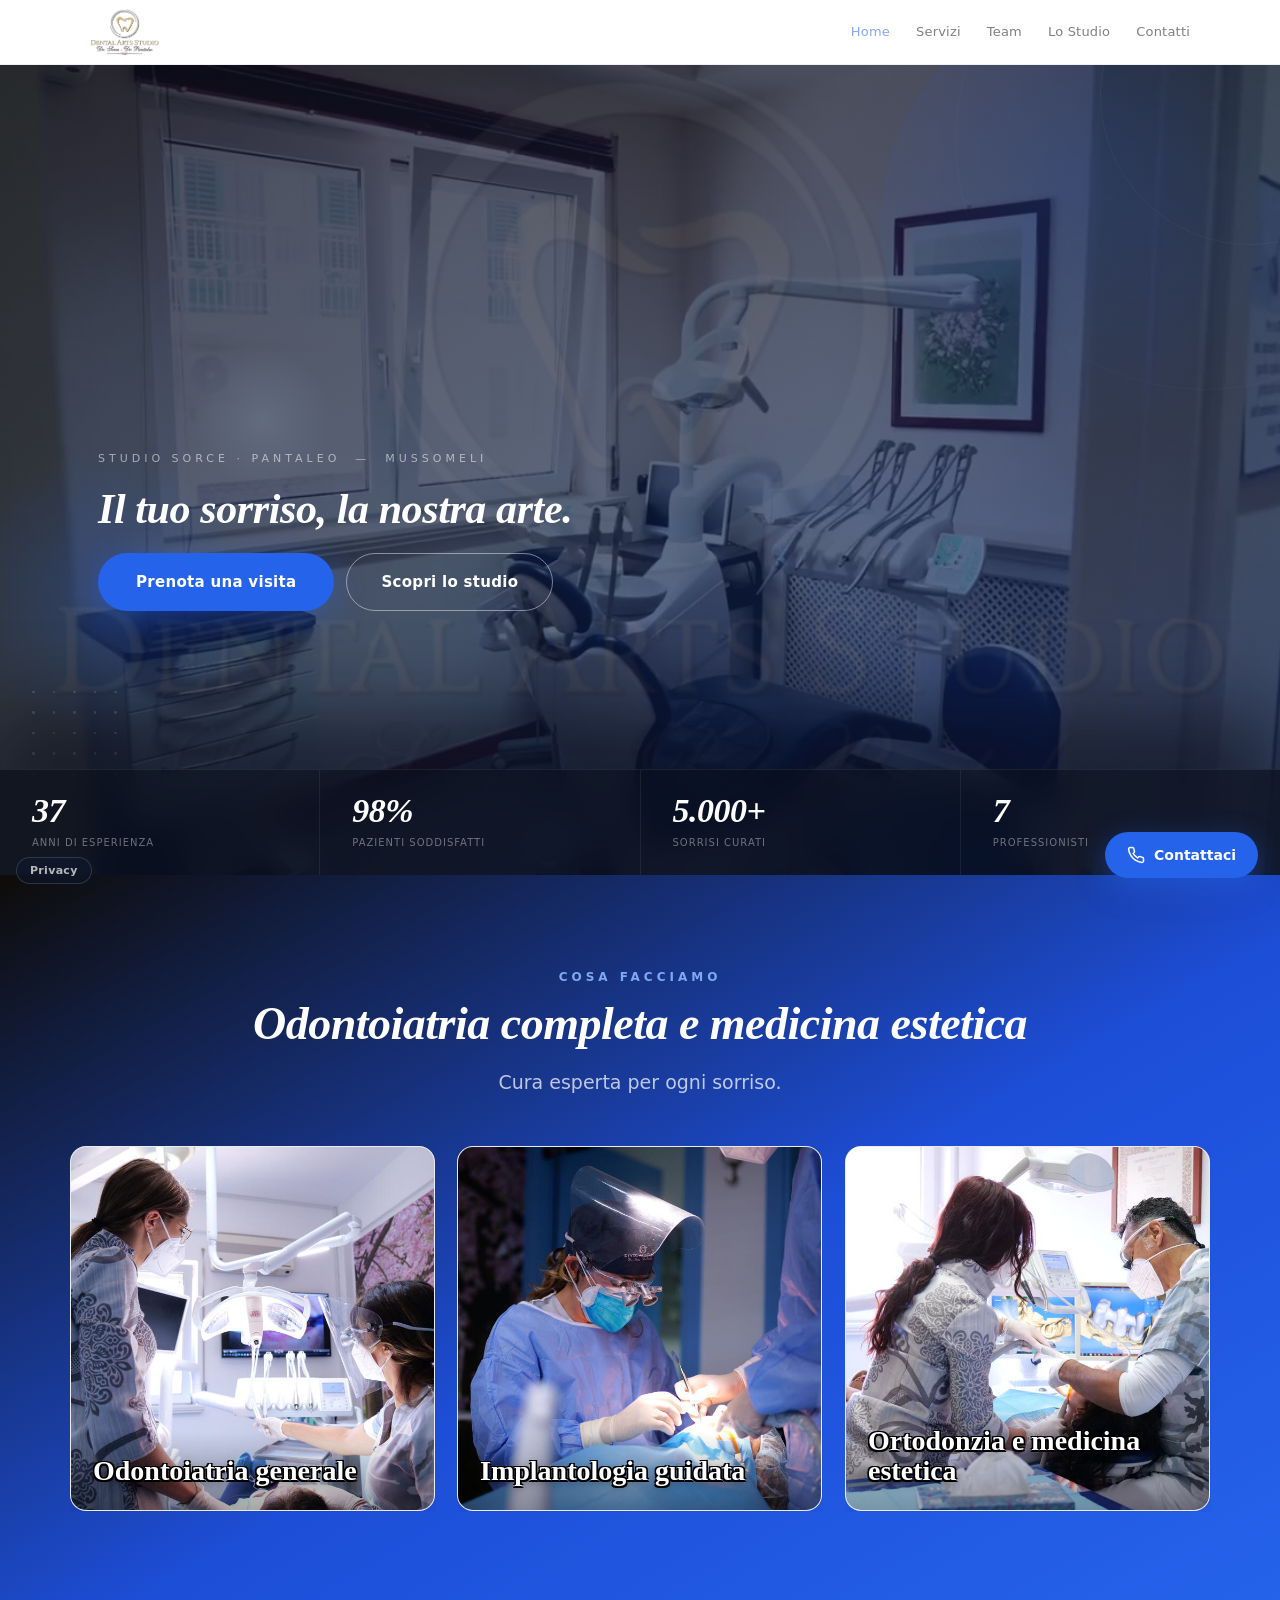
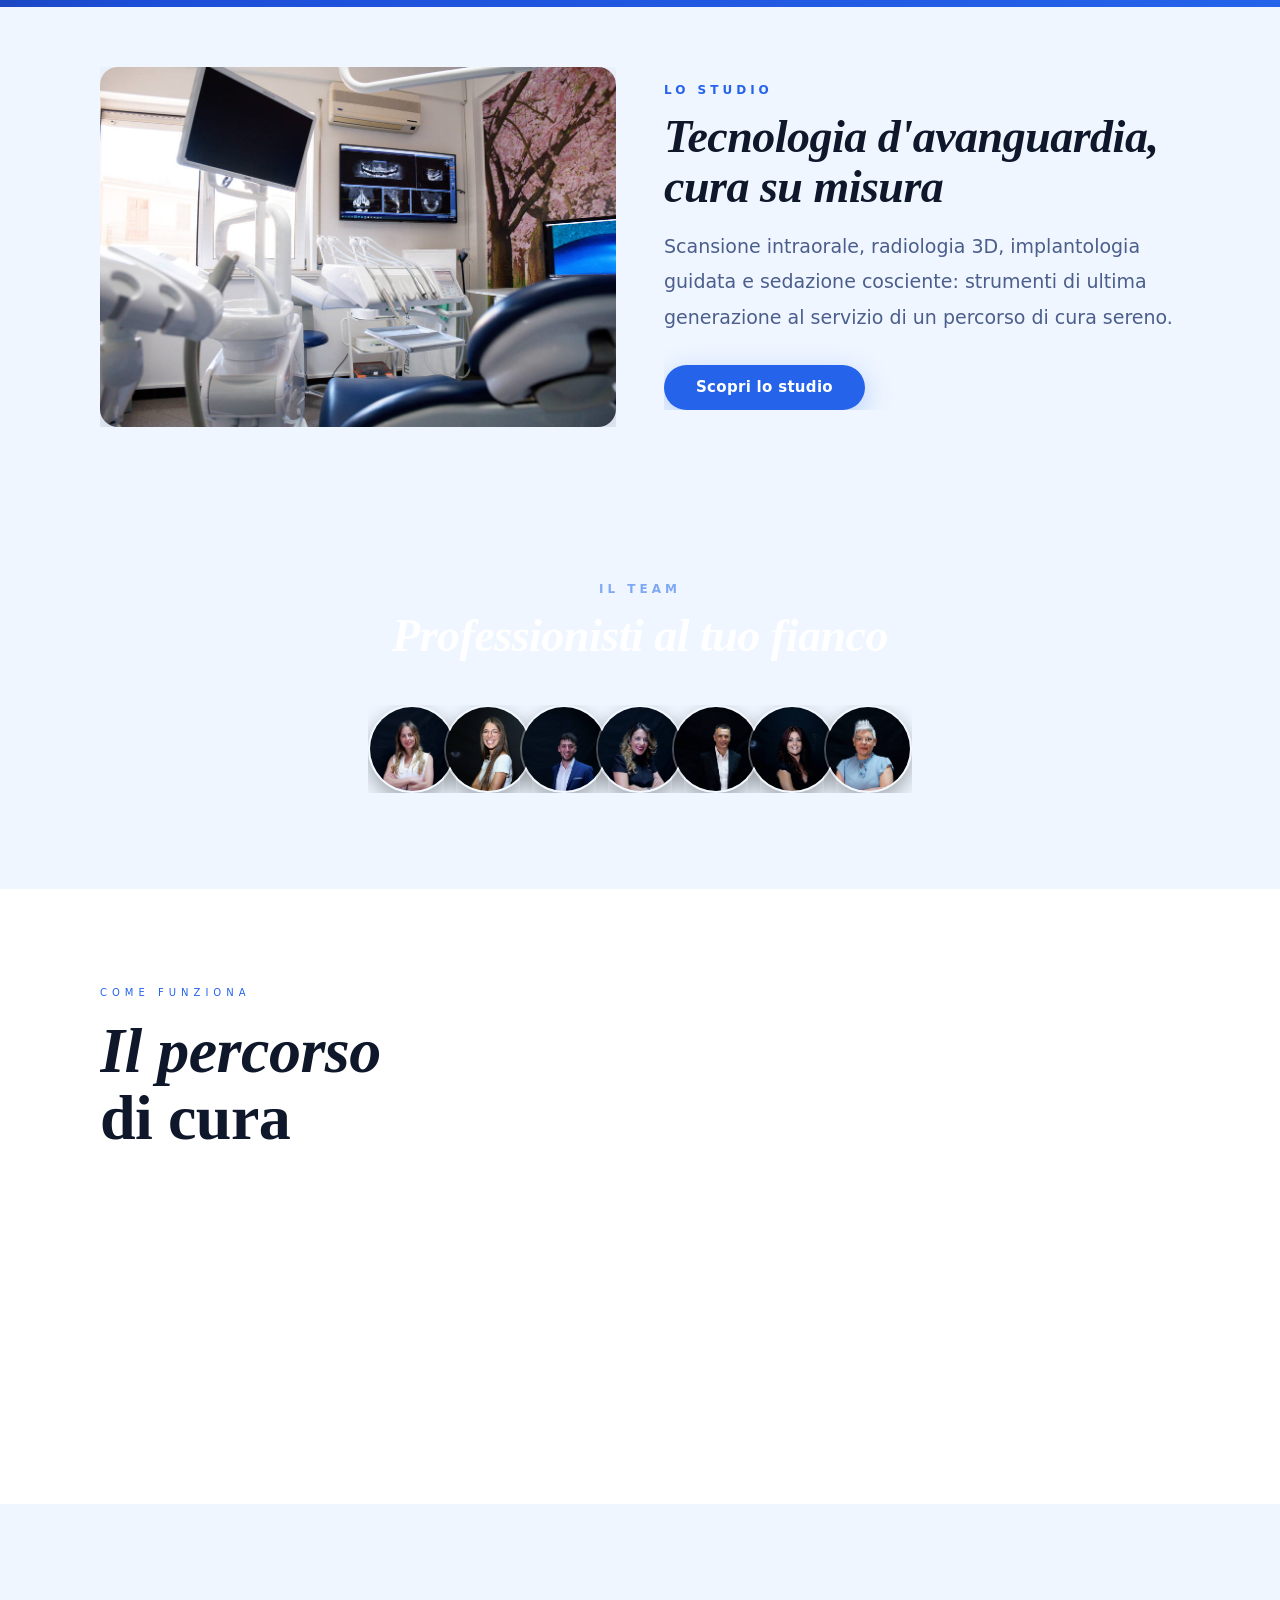
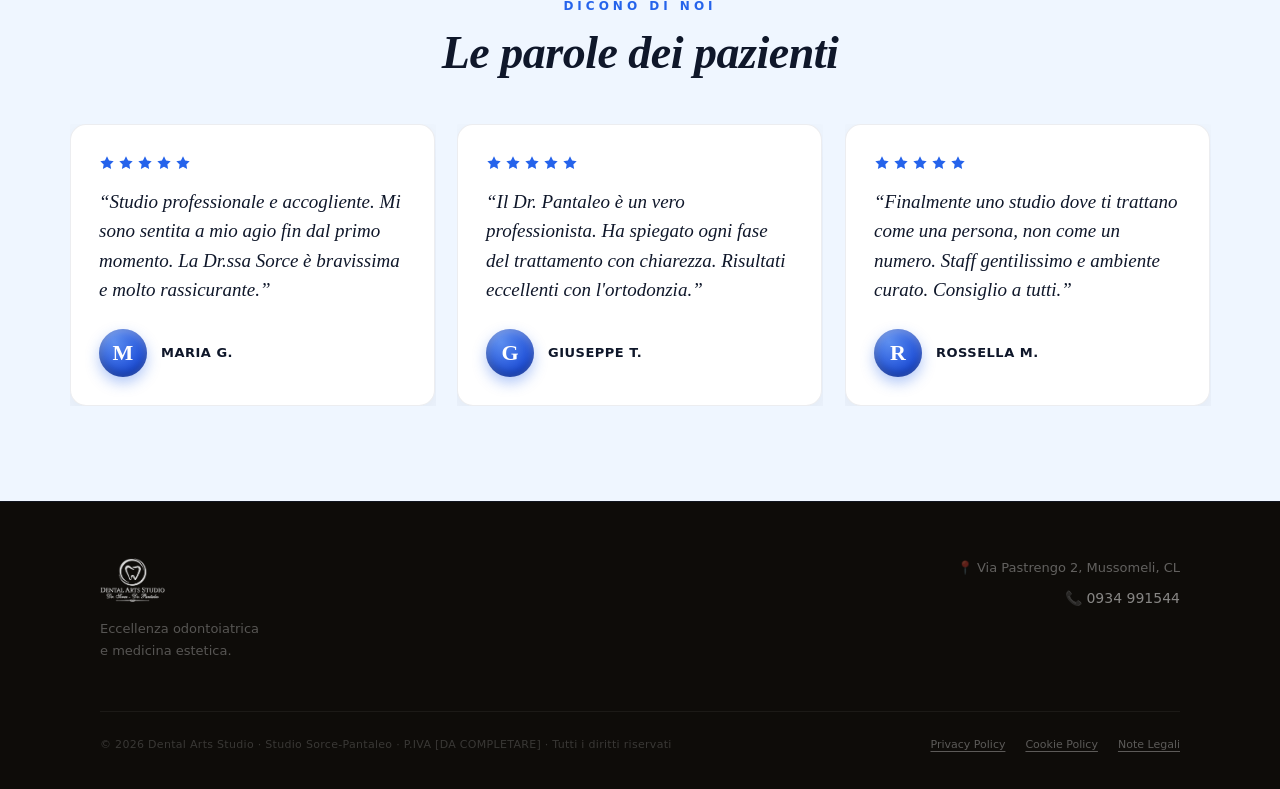
==== commit 21a1593d: "Medicina estetica: menu laterale trattamenti (contenuto invariato)" ====
--- a/index.html
+++ b/index.html
@@ -316,8 +316,7 @@
     
     <p style="font-size:11px;letter-spacing:4px;text-transform:uppercase;color:rgba(255,255,255,0.55);margin-bottom:18px;font-family:'DM Sans', system-ui, sans-serif;">Studio Sorce &middot; Pantaleo &nbsp;&mdash;&nbsp; Mussomeli</p>
     <h1 style="font-family:'Cormorant Garamond', Georgia, serif;font-style:italic;font-weight:600;color:#fff;font-size:clamp(26px,3.4vw,42px);line-height:1.12;letter-spacing:-.4px;margin:0 0 20px;">Il tuo sorriso, la nostra arte.</h1>
-    <img src="assets/img/e95d2aca2b57.png" alt="Dental Arts Studio" style="max-width:75vw;width:75%;height:auto;margin:0 auto 36px;display:block;object-fit:contain;filter:brightness(0) invert(1);" />
-    <p style="font-size:17px;line-height:1.9;color:rgba(255,255,255,0.55);max-width:460px;margin:0 auto 52px;font-weight:300;letter-spacing:0.1px;font-family:'DM Sans', system-ui, sans-serif;">Eccellenza odontoiatrica e medicina estetica nel cuore della Sicilia</p>
+        <p style="font-size:17px;line-height:1.9;color:rgba(255,255,255,0.55);max-width:460px;margin:0 auto 52px;font-weight:300;letter-spacing:0.1px;font-family:'DM Sans', system-ui, sans-serif;">Eccellenza odontoiatrica e medicina estetica nel cuore della Sicilia</p>
     <div style="display:flex;flex-wrap:wrap;gap:12px;justify-content:center;">
       <a href="tel:09349915440" style="display:inline-flex;align-items:center;gap:10px;background:#2563EB;color:#fff;padding:17px 38px;border-radius:100px;font-size:15px;font-weight:600;text-decoration:none;letter-spacing:0.3px;font-family:'DM Sans', system-ui, sans-serif;box-shadow:0 8px 32px #2563EB60;">Prenota una visita</a>
       <a href="#chi-siamo" style="display:inline-flex;align-items:center;gap:10px;background:transparent;color:#fff;padding:16px 34px;border-radius:100px;font-size:15px;font-weight:600;text-decoration:none;letter-spacing:0.3px;border:1px solid rgba(255,255,255,0.45);font-family:'DM Sans', system-ui, sans-serif;">Scopri lo studio</a>
@@ -870,26 +869,7 @@
     </div>
   </div>
 
-  <!-- Sticky prenota button -->
-  <style>
-    #__sticky-prenota { bottom: 28px; }
-    @media(max-width:767px){ #__sticky-prenota { bottom: 80px; } }
-    #__sticky-prenota:hover { transform: translateY(0) scale(1.06) !important; opacity:1 !important; }
-  </style>
-  
-  <a id="__sticky-prenota" href="#contatti" onclick="event.preventDefault();document.getElementById('contatti').scrollIntoView({behavior:'smooth'})"
-    style="position:fixed;right:24px;z-index:1000;
-           display:flex;flex-direction:column;align-items:center;justify-content:center;gap:4px;
-           width:64px;height:64px;border-radius:50%;
-           background:#2563EB;color:#fff;border:none;
-           text-decoration:none;
-           box-shadow:0 4px 20px #2563EB50;
-           opacity:0;transform:translateY(8px) scale(0.9);pointer-events:none;
-           transition:opacity 0.35s,transform 0.35s;">
-    <svg width="20" height="20" viewBox="0 0 24 24" fill="none" stroke="#fff" stroke-width="2" stroke-linecap="round" stroke-linejoin="round"><rect x="3" y="4" width="18" height="18" rx="2"/><line x1="16" y1="2" x2="16" y2="6"/><line x1="8" y1="2" x2="8" y2="6"/><line x1="3" y1="10" x2="21" y2="10"/></svg>
-    <span style="font-size:8px;font-weight:700;letter-spacing:0.5px;text-transform:uppercase;line-height:1;color:#fff;">Prenota</span>
-  </a>
-<!-- Pulsanti flottanti -->
+  <!-- Pulsanti flottanti -->
 <a id="das-cta" href="tel:0934991544" aria-label="Contattaci"><svg viewBox="0 0 24 24" fill="none" stroke="#fff" stroke-width="2" stroke-linecap="round" stroke-linejoin="round"><path d="M22 16.92v3a2 2 0 0 1-2.18 2 19.8 19.8 0 0 1-8.63-3.07 19.5 19.5 0 0 1-6-6A19.8 19.8 0 0 1 2.18 4.18 2 2 0 0 1 4.18 2h3a2 2 0 0 1 2 1.72c.13.96.36 1.9.68 2.8a2 2 0 0 1-.45 2.11L8.09 9.91a16 16 0 0 0 6 6l1.28-1.27a2 2 0 0 1 2.11-.45c.9.32 1.84.55 2.8.68A2 2 0 0 1 22 16.92z"/></svg>Contattaci</a>
 <button id="das-privacy" type="button" onclick="document.getElementById('das-privacy-modal').style.display='flex'">Privacy</button>
 <div id="das-privacy-modal" role="dialog" aria-modal="true" onclick="if(event.target===this)this.style.display='none'">
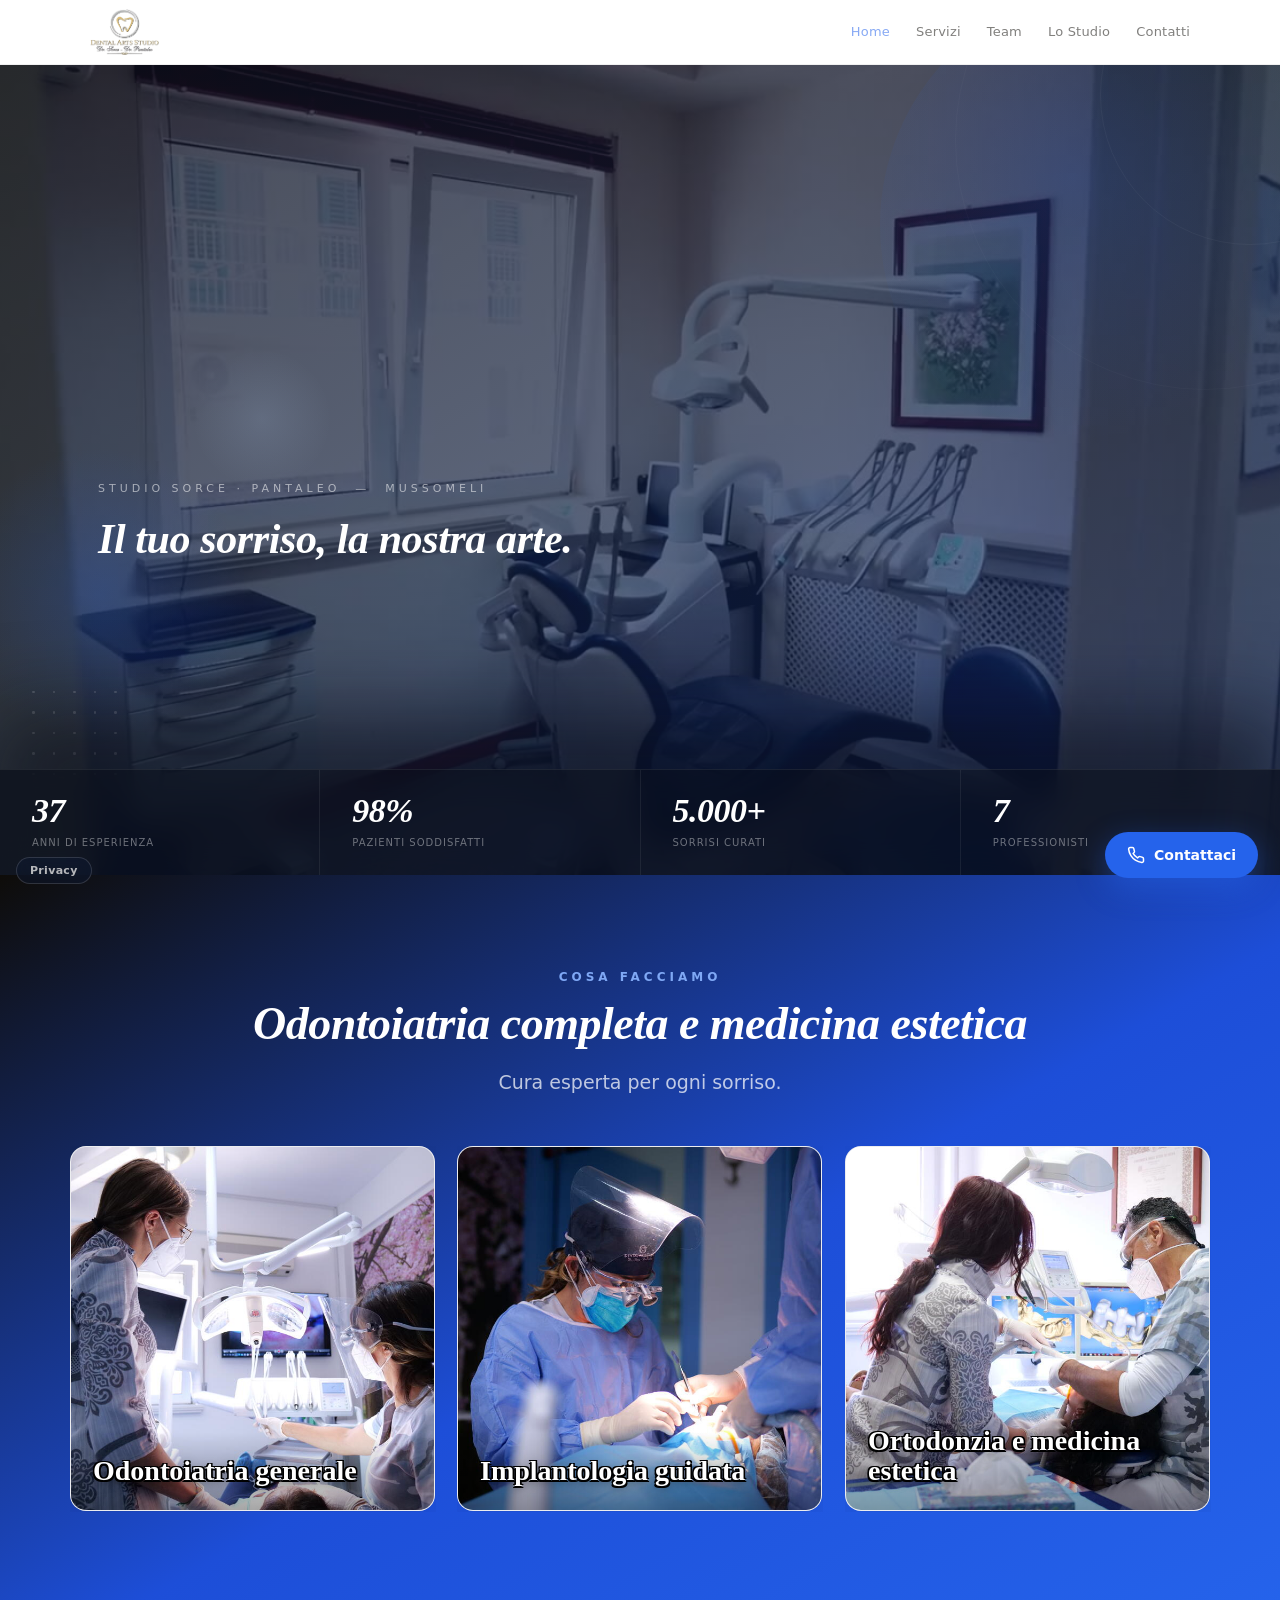
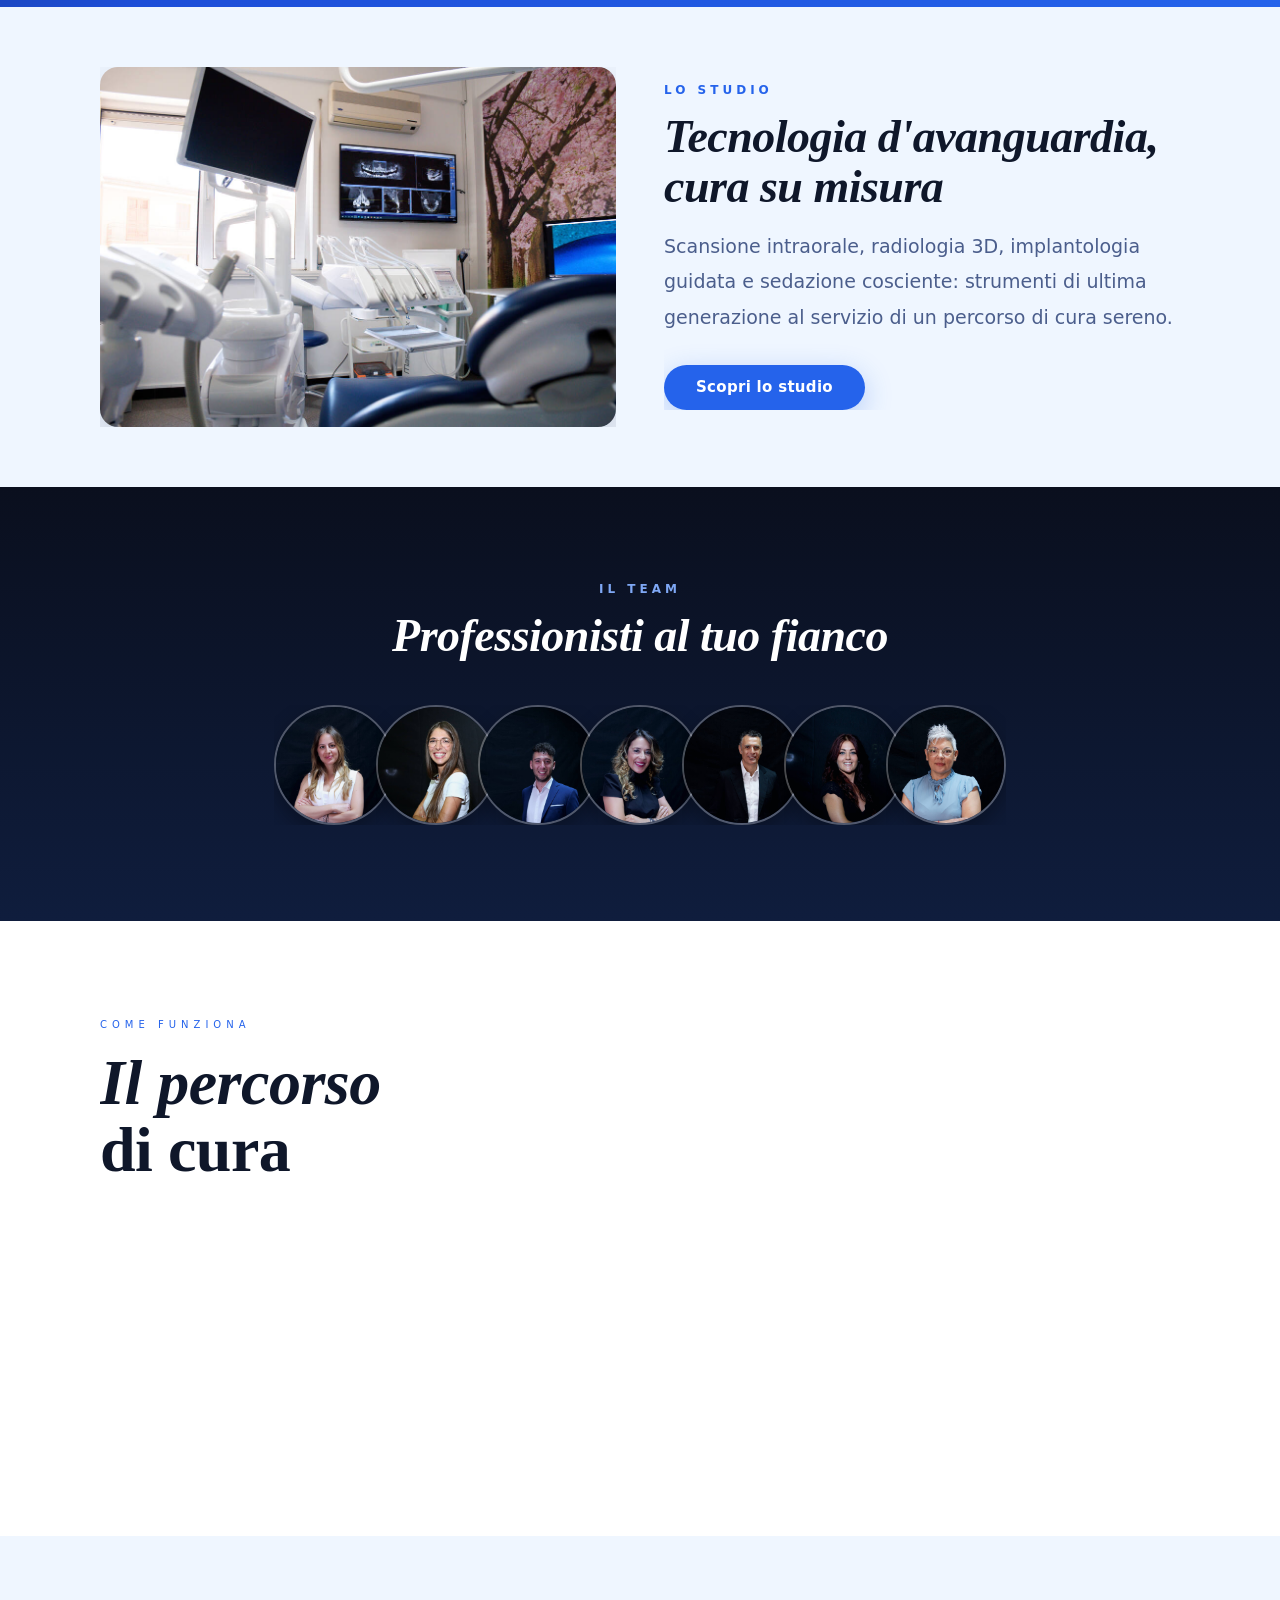
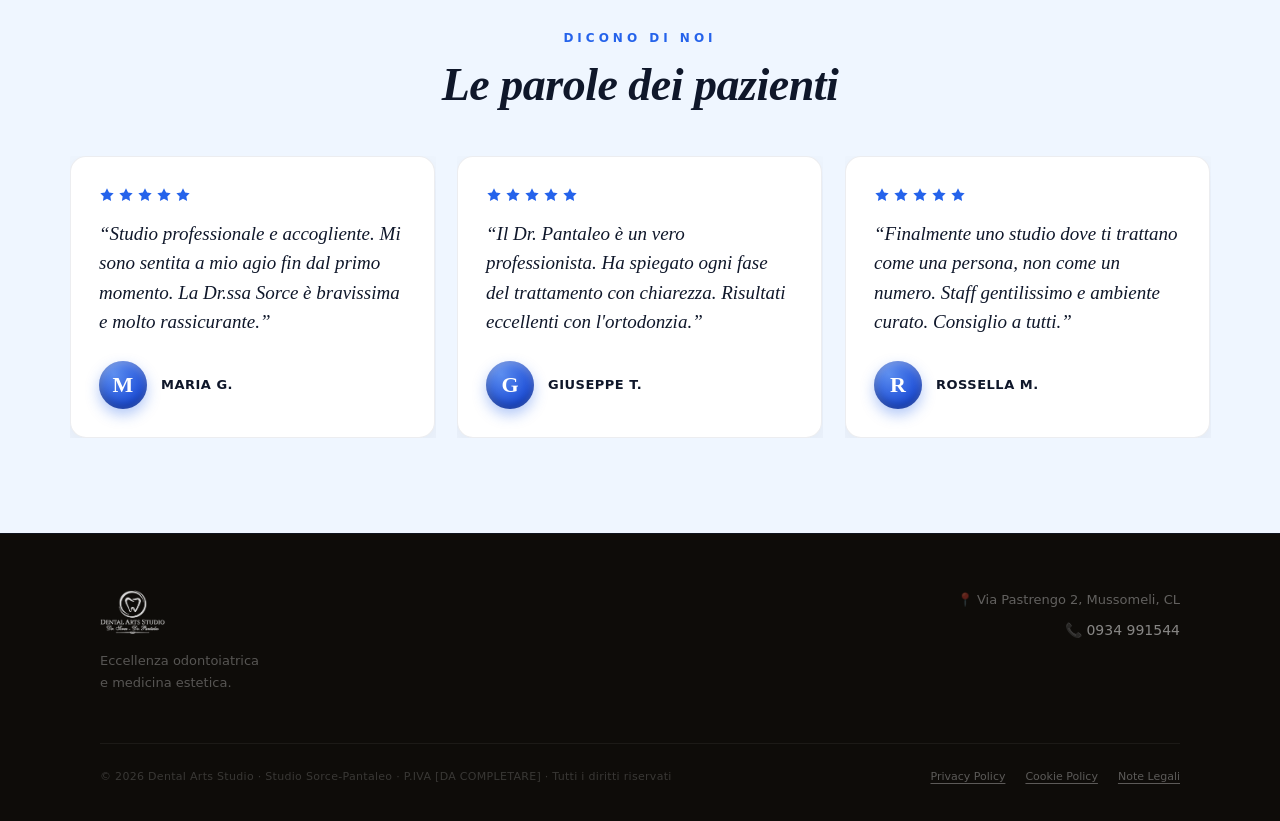
==== commit a7a2701e: "Hero: rimuove bottoni + titolo in basso; team sfere piu grandi; watermark/intro" ====
--- a/index.html
+++ b/index.html
@@ -292,7 +292,7 @@
     #hero > div[style*="background-image:url('data:image"]{z-index:-1 !important;}
     /* Hero editoriale allineato a sinistra */
     #hero{ text-align:left !important; align-items:flex-end !important; }
-    #hero > div[style*="max-width:820px"]{ max-width:1100px !important; margin:0 auto !important; padding:0 8px 104px; }
+    #hero > div[style*="max-width:820px"]{ max-width:1100px !important; margin:0 auto !important; padding:0 8px 132px; }
     #hero img[alt="Dental Arts Studio"]{ display:none !important; }
     #hero > div[style*="max-width:820px"] > p[style*="max-width:460px"]{ display:none !important; }
     #hero > div[style*="max-width:820px"] > div[style*="justify-content:center"]{ justify-content:flex-start !important; }
@@ -311,18 +311,12 @@
   <div style="position:absolute;bottom:100px;left:32px;display:grid;grid-template-columns:repeat(5,1fr);gap:18px;pointer-events:none;">
     <div style="width:2.5px;height:2.5px;border-radius:50%;background:rgba(255,255,255,0.18);"></div><div style="width:2.5px;height:2.5px;border-radius:50%;background:rgba(255,255,255,0.18);"></div><div style="width:2.5px;height:2.5px;border-radius:50%;background:rgba(255,255,255,0.18);"></div><div style="width:2.5px;height:2.5px;border-radius:50%;background:rgba(255,255,255,0.18);"></div><div style="width:2.5px;height:2.5px;border-radius:50%;background:rgba(255,255,255,0.18);"></div><div style="width:2.5px;height:2.5px;border-radius:50%;background:rgba(255,255,255,0.18);"></div><div style="width:2.5px;height:2.5px;border-radius:50%;background:rgba(255,255,255,0.18);"></div><div style="width:2.5px;height:2.5px;border-radius:50%;background:rgba(255,255,255,0.18);"></div><div style="width:2.5px;height:2.5px;border-radius:50%;background:rgba(255,255,255,0.18);"></div><div style="width:2.5px;height:2.5px;border-radius:50%;background:rgba(255,255,255,0.18);"></div><div style="width:2.5px;height:2.5px;border-radius:50%;background:rgba(255,255,255,0.18);"></div><div style="width:2.5px;height:2.5px;border-radius:50%;background:rgba(255,255,255,0.18);"></div><div style="width:2.5px;height:2.5px;border-radius:50%;background:rgba(255,255,255,0.18);"></div><div style="width:2.5px;height:2.5px;border-radius:50%;background:rgba(255,255,255,0.18);"></div><div style="width:2.5px;height:2.5px;border-radius:50%;background:rgba(255,255,255,0.18);"></div><div style="width:2.5px;height:2.5px;border-radius:50%;background:rgba(255,255,255,0.18);"></div><div style="width:2.5px;height:2.5px;border-radius:50%;background:rgba(255,255,255,0.18);"></div><div style="width:2.5px;height:2.5px;border-radius:50%;background:rgba(255,255,255,0.18);"></div><div style="width:2.5px;height:2.5px;border-radius:50%;background:rgba(255,255,255,0.18);"></div><div style="width:2.5px;height:2.5px;border-radius:50%;background:rgba(255,255,255,0.18);"></div><div style="width:2.5px;height:2.5px;border-radius:50%;background:rgba(255,255,255,0.18);"></div><div style="width:2.5px;height:2.5px;border-radius:50%;background:rgba(255,255,255,0.18);"></div><div style="width:2.5px;height:2.5px;border-radius:50%;background:rgba(255,255,255,0.18);"></div><div style="width:2.5px;height:2.5px;border-radius:50%;background:rgba(255,255,255,0.18);"></div><div style="width:2.5px;height:2.5px;border-radius:50%;background:rgba(255,255,255,0.18);"></div>
   </div>
-  <div style="position:absolute;inset:0;background-image:url('assets/img/e95d2aca2b57.png');background-repeat:no-repeat;background-position:center center;background-size:contain;opacity:0.06;pointer-events:none;"></div>
-  <div data-anim="rise" style="max-width:820px;margin:0 auto;width:100%;position:relative;z-index:1;">
+    <div data-anim="rise" style="max-width:820px;margin:0 auto;width:100%;position:relative;z-index:1;">
     
     <p style="font-size:11px;letter-spacing:4px;text-transform:uppercase;color:rgba(255,255,255,0.55);margin-bottom:18px;font-family:'DM Sans', system-ui, sans-serif;">Studio Sorce &middot; Pantaleo &nbsp;&mdash;&nbsp; Mussomeli</p>
     <h1 style="font-family:'Cormorant Garamond', Georgia, serif;font-style:italic;font-weight:600;color:#fff;font-size:clamp(26px,3.4vw,42px);line-height:1.12;letter-spacing:-.4px;margin:0 0 20px;">Il tuo sorriso, la nostra arte.</h1>
         <p style="font-size:17px;line-height:1.9;color:rgba(255,255,255,0.55);max-width:460px;margin:0 auto 52px;font-weight:300;letter-spacing:0.1px;font-family:'DM Sans', system-ui, sans-serif;">Eccellenza odontoiatrica e medicina estetica nel cuore della Sicilia</p>
-    <div style="display:flex;flex-wrap:wrap;gap:12px;justify-content:center;">
-      <a href="tel:09349915440" style="display:inline-flex;align-items:center;gap:10px;background:#2563EB;color:#fff;padding:17px 38px;border-radius:100px;font-size:15px;font-weight:600;text-decoration:none;letter-spacing:0.3px;font-family:'DM Sans', system-ui, sans-serif;box-shadow:0 8px 32px #2563EB60;">Prenota una visita</a>
-      <a href="#chi-siamo" style="display:inline-flex;align-items:center;gap:10px;background:transparent;color:#fff;padding:16px 34px;border-radius:100px;font-size:15px;font-weight:600;text-decoration:none;letter-spacing:0.3px;border:1px solid rgba(255,255,255,0.45);font-family:'DM Sans', system-ui, sans-serif;">Scopri lo studio</a>
-      
-      
-    </div>
+    
   </div>
   <div id="__hero_stats" style="position:absolute;bottom:0;left:0;right:0;display:flex;flex-wrap:wrap;border-top:1px solid rgba(255,255,255,0.07);background:rgba(0,0,0,0.55);backdrop-filter:blur(16px);">
         <div style="flex:1;min-width:120px;padding:24px 32px;border-right:1px solid rgba(255,255,255,0.07);">
@@ -400,7 +394,7 @@
   </style>
   <div id="hometeam" style="max-width:900px;margin:0 auto;">
     <div data-anim="fade-up"><p class="t-eyebrow">Il team</p><h2 class="t-h2">Professionisti al tuo fianco</h2></div>
-    <div style="display:flex;justify-content:center;align-items:center;margin:44px 0 0;flex-wrap:wrap;row-gap:22px;"><a class="tav" href="team.html" aria-label="Vai al team"><img src="team/cinzia-1.jpg" alt="" loading="lazy" data-anim="zoom-in" data-d="4" style="width:88px;height:88px;border-radius:50%;object-fit:cover;object-position:top;border:2px solid rgba(255,255,255,.28);margin:0 -6px;box-shadow:0 8px 20px rgba(0,0,0,.32);"/></a><a class="tav" href="team.html" aria-label="Vai al team"><img src="team/yosella-1.jpg" alt="" loading="lazy" data-anim="zoom-in" data-d="3" style="width:88px;height:88px;border-radius:50%;object-fit:cover;object-position:top;border:2px solid rgba(255,255,255,.28);margin:0 -6px;box-shadow:0 8px 20px rgba(0,0,0,.32);"/></a><a class="tav" href="team.html" aria-label="Vai al team"><img src="team/danilo-1.jpg" alt="" loading="lazy" data-anim="zoom-in" data-d="2" style="width:88px;height:88px;border-radius:50%;object-fit:cover;object-position:top;border:2px solid rgba(255,255,255,.28);margin:0 -6px;box-shadow:0 8px 20px rgba(0,0,0,.32);"/></a><a class="tav" href="team.html" aria-label="Vai al team"><img src="team/carmela-1.jpg" alt="" loading="lazy" data-anim="zoom-in" data-d="1" style="width:88px;height:88px;border-radius:50%;object-fit:cover;object-position:top;border:2px solid rgba(255,255,255,.28);margin:0 -6px;box-shadow:0 8px 20px rgba(0,0,0,.32);"/></a><a class="tav" href="team.html" aria-label="Vai al team"><img src="team/piero-1.jpg" alt="" loading="lazy" data-anim="zoom-in" data-d="1" style="width:88px;height:88px;border-radius:50%;object-fit:cover;object-position:top;border:2px solid rgba(255,255,255,.28);margin:0 -6px;box-shadow:0 8px 20px rgba(0,0,0,.32);"/></a><a class="tav" href="team.html" aria-label="Vai al team"><img src="team/adriana-1.jpg" alt="" loading="lazy" data-anim="zoom-in" data-d="2" style="width:88px;height:88px;border-radius:50%;object-fit:cover;object-position:top;border:2px solid rgba(255,255,255,.28);margin:0 -6px;box-shadow:0 8px 20px rgba(0,0,0,.32);"/></a><a class="tav" href="team.html" aria-label="Vai al team"><img src="team/saveria-1.jpg" alt="" loading="lazy" data-anim="zoom-in" data-d="3" style="width:88px;height:88px;border-radius:50%;object-fit:cover;object-position:top;border:2px solid rgba(255,255,255,.28);margin:0 -6px;box-shadow:0 8px 20px rgba(0,0,0,.32);"/></a></div>
+    <div style="display:flex;justify-content:center;align-items:center;margin:44px 0 0;flex-wrap:wrap;row-gap:22px;"><a class="tav" href="team.html" aria-label="Vai al team"><img src="team/cinzia-1.jpg" alt="" loading="lazy" data-anim="zoom-in" data-d="4" style="width:120px;height:120px;border-radius:50%;object-fit:cover;object-position:top;border:2px solid rgba(255,255,255,.28);margin:0 -9px;box-shadow:0 8px 20px rgba(0,0,0,.32);"/></a><a class="tav" href="team.html" aria-label="Vai al team"><img src="team/yosella-1.jpg" alt="" loading="lazy" data-anim="zoom-in" data-d="3" style="width:120px;height:120px;border-radius:50%;object-fit:cover;object-position:top;border:2px solid rgba(255,255,255,.28);margin:0 -9px;box-shadow:0 8px 20px rgba(0,0,0,.32);"/></a><a class="tav" href="team.html" aria-label="Vai al team"><img src="team/danilo-1.jpg" alt="" loading="lazy" data-anim="zoom-in" data-d="2" style="width:120px;height:120px;border-radius:50%;object-fit:cover;object-position:top;border:2px solid rgba(255,255,255,.28);margin:0 -9px;box-shadow:0 8px 20px rgba(0,0,0,.32);"/></a><a class="tav" href="team.html" aria-label="Vai al team"><img src="team/carmela-1.jpg" alt="" loading="lazy" data-anim="zoom-in" data-d="1" style="width:120px;height:120px;border-radius:50%;object-fit:cover;object-position:top;border:2px solid rgba(255,255,255,.28);margin:0 -9px;box-shadow:0 8px 20px rgba(0,0,0,.32);"/></a><a class="tav" href="team.html" aria-label="Vai al team"><img src="team/piero-1.jpg" alt="" loading="lazy" data-anim="zoom-in" data-d="1" style="width:120px;height:120px;border-radius:50%;object-fit:cover;object-position:top;border:2px solid rgba(255,255,255,.28);margin:0 -9px;box-shadow:0 8px 20px rgba(0,0,0,.32);"/></a><a class="tav" href="team.html" aria-label="Vai al team"><img src="team/adriana-1.jpg" alt="" loading="lazy" data-anim="zoom-in" data-d="2" style="width:120px;height:120px;border-radius:50%;object-fit:cover;object-position:top;border:2px solid rgba(255,255,255,.28);margin:0 -9px;box-shadow:0 8px 20px rgba(0,0,0,.32);"/></a><a class="tav" href="team.html" aria-label="Vai al team"><img src="team/saveria-1.jpg" alt="" loading="lazy" data-anim="zoom-in" data-d="3" style="width:120px;height:120px;border-radius:50%;object-fit:cover;object-position:top;border:2px solid rgba(255,255,255,.28);margin:0 -9px;box-shadow:0 8px 20px rgba(0,0,0,.32);"/></a></div>
   </div>
 </section>
 <style>
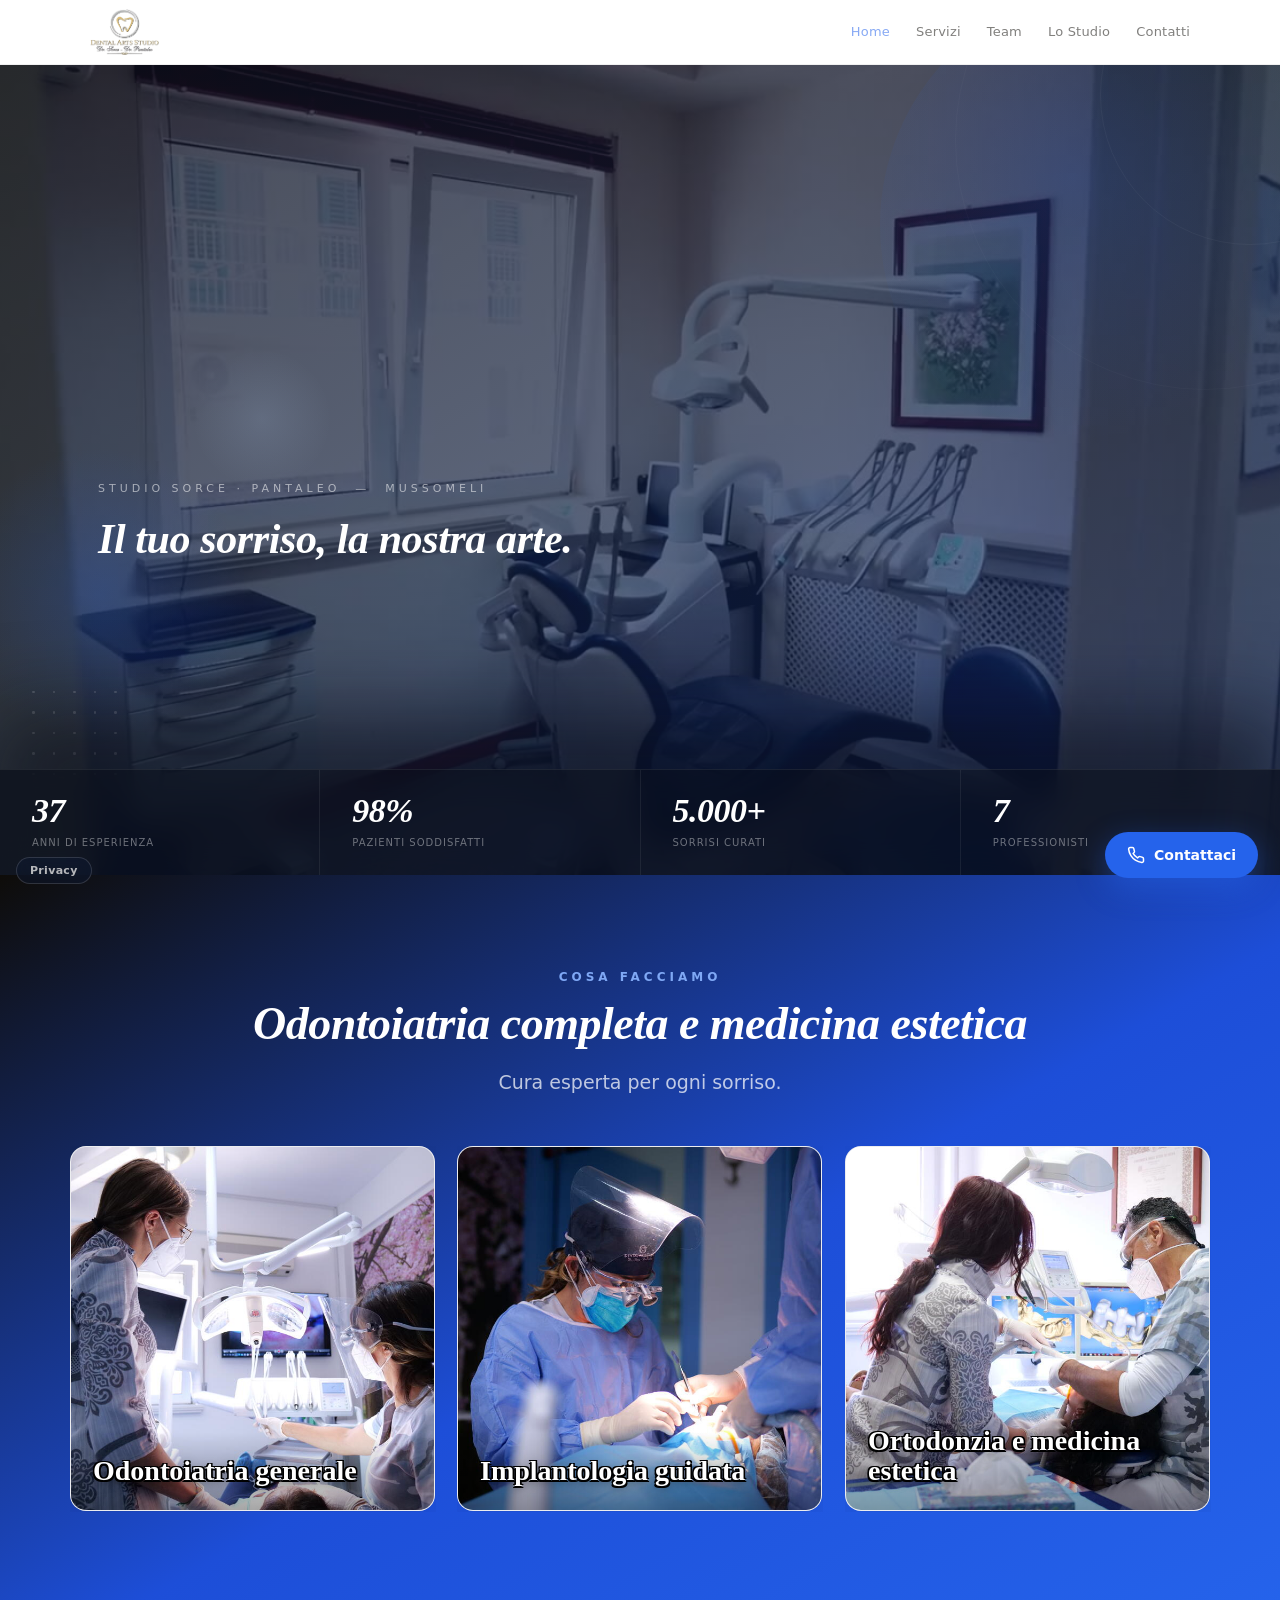
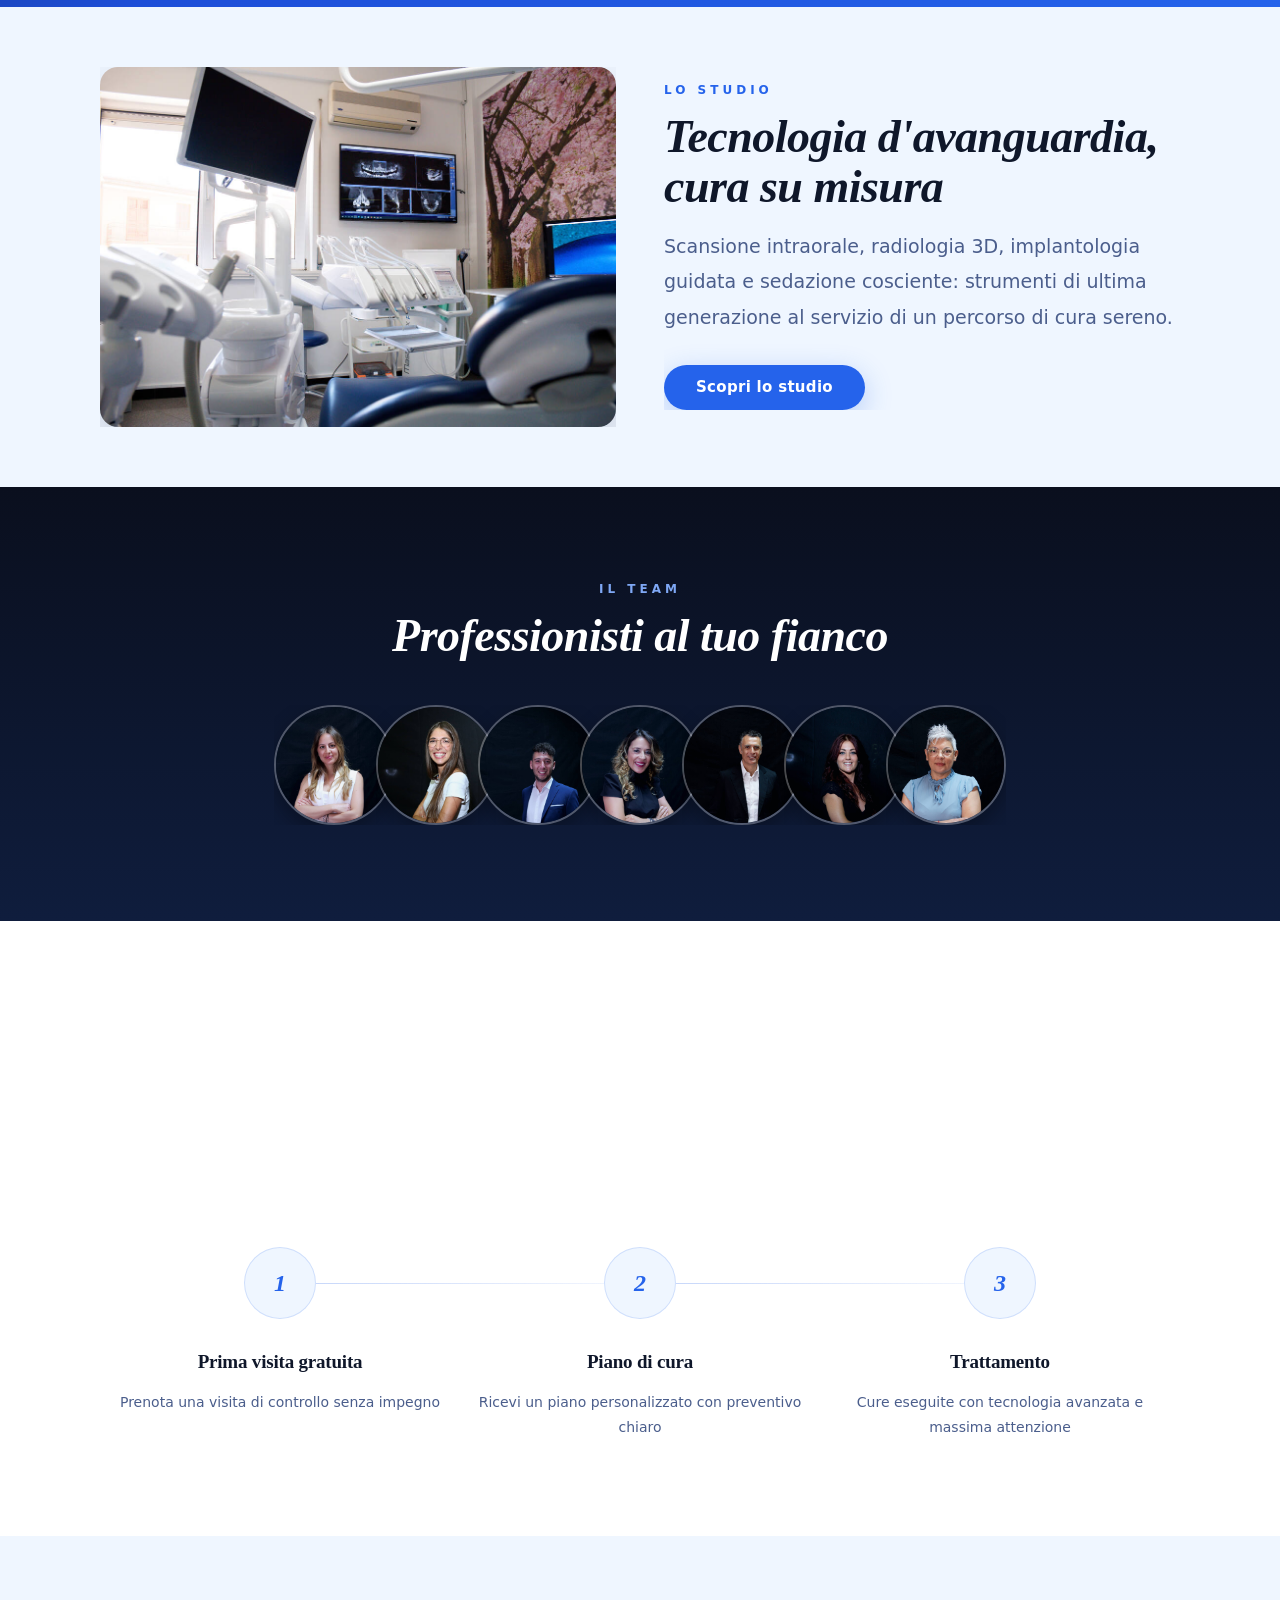
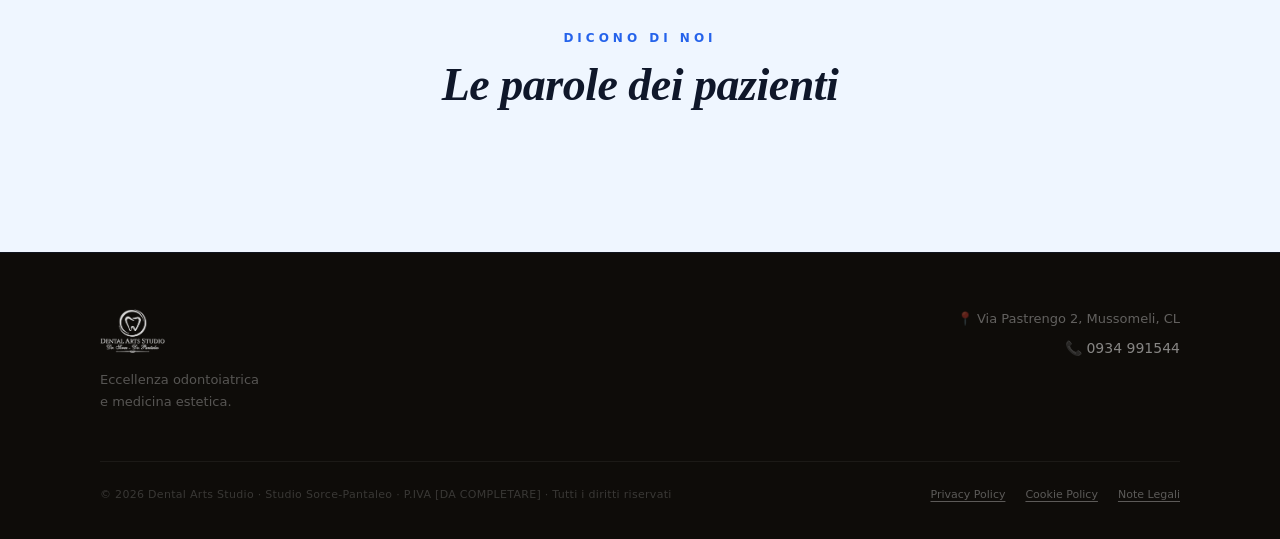
==== commit ac6be4f5: "Recensioni: widget Featurable (Google reali, auto-aggiornate) in Dicono di noi" ====
--- a/index.html
+++ b/index.html
@@ -465,23 +465,10 @@
       <p class="t-eyebrow">Dicono di noi</p>
       <h2 class="t-h2">Le parole dei pazienti</h2>
     </div>
-    <div class="rv-grid" style="display:grid;grid-template-columns:repeat(3,1fr);gap:22px;align-items:stretch;">
-      <article class="reveal" data-anim="fade-up" data-d="1" style="background:#fff;border-radius:16px;padding:30px 28px 28px;border:1px solid var(--line);box-shadow:0 10px 30px rgba(15,29,61,.07);display:flex;flex-direction:column;">
-        <div style="display:flex;gap:3px;margin-bottom:16px;"><svg width="16" height="16" viewBox="0 0 24 24" fill="#2563EB" style="display:block;"><path d="M12 2l3.09 6.26L22 9.27l-5 4.87 1.18 6.88L12 17.77l-6.18 3.25L7 14.14 2 9.27l6.91-1.01L12 2z"/></svg><svg width="16" height="16" viewBox="0 0 24 24" fill="#2563EB" style="display:block;"><path d="M12 2l3.09 6.26L22 9.27l-5 4.87 1.18 6.88L12 17.77l-6.18 3.25L7 14.14 2 9.27l6.91-1.01L12 2z"/></svg><svg width="16" height="16" viewBox="0 0 24 24" fill="#2563EB" style="display:block;"><path d="M12 2l3.09 6.26L22 9.27l-5 4.87 1.18 6.88L12 17.77l-6.18 3.25L7 14.14 2 9.27l6.91-1.01L12 2z"/></svg><svg width="16" height="16" viewBox="0 0 24 24" fill="#2563EB" style="display:block;"><path d="M12 2l3.09 6.26L22 9.27l-5 4.87 1.18 6.88L12 17.77l-6.18 3.25L7 14.14 2 9.27l6.91-1.01L12 2z"/></svg><svg width="16" height="16" viewBox="0 0 24 24" fill="#2563EB" style="display:block;"><path d="M12 2l3.09 6.26L22 9.27l-5 4.87 1.18 6.88L12 17.77l-6.18 3.25L7 14.14 2 9.27l6.91-1.01L12 2z"/></svg></div>
-        <p style="font-family:var(--serif);font-style:italic;font-size:19px;line-height:1.55;color:var(--ink);margin:0 0 24px;flex:1;">&ldquo;Studio professionale e accogliente. Mi sono sentita a mio agio fin dal primo momento. La Dr.ssa Sorce è bravissima e molto rassicurante.&rdquo;</p>
-        <div style="display:flex;align-items:center;gap:14px;"><span style="width:48px;height:48px;flex:0 0 48px;border-radius:50%;background:radial-gradient(circle at 32% 28%, #5B8DEF, #1D4ED8 70%);box-shadow:inset 0 -4px 10px rgba(0,0,0,.28), inset 0 3px 8px rgba(255,255,255,.35), 0 6px 14px rgba(37,99,235,.35);display:flex;align-items:center;justify-content:center;color:#fff;font-family:'Cormorant Garamond',Georgia,serif;font-size:22px;font-weight:600;">M</span><span class="t-small" style="font-weight:700;color:var(--ink);text-transform:uppercase;letter-spacing:.5px;">Maria G.</span></div>
-      </article>
-      <article class="reveal" data-anim="fade-up" data-d="2" style="background:#fff;border-radius:16px;padding:30px 28px 28px;border:1px solid var(--line);box-shadow:0 10px 30px rgba(15,29,61,.07);display:flex;flex-direction:column;">
-        <div style="display:flex;gap:3px;margin-bottom:16px;"><svg width="16" height="16" viewBox="0 0 24 24" fill="#2563EB" style="display:block;"><path d="M12 2l3.09 6.26L22 9.27l-5 4.87 1.18 6.88L12 17.77l-6.18 3.25L7 14.14 2 9.27l6.91-1.01L12 2z"/></svg><svg width="16" height="16" viewBox="0 0 24 24" fill="#2563EB" style="display:block;"><path d="M12 2l3.09 6.26L22 9.27l-5 4.87 1.18 6.88L12 17.77l-6.18 3.25L7 14.14 2 9.27l6.91-1.01L12 2z"/></svg><svg width="16" height="16" viewBox="0 0 24 24" fill="#2563EB" style="display:block;"><path d="M12 2l3.09 6.26L22 9.27l-5 4.87 1.18 6.88L12 17.77l-6.18 3.25L7 14.14 2 9.27l6.91-1.01L12 2z"/></svg><svg width="16" height="16" viewBox="0 0 24 24" fill="#2563EB" style="display:block;"><path d="M12 2l3.09 6.26L22 9.27l-5 4.87 1.18 6.88L12 17.77l-6.18 3.25L7 14.14 2 9.27l6.91-1.01L12 2z"/></svg><svg width="16" height="16" viewBox="0 0 24 24" fill="#2563EB" style="display:block;"><path d="M12 2l3.09 6.26L22 9.27l-5 4.87 1.18 6.88L12 17.77l-6.18 3.25L7 14.14 2 9.27l6.91-1.01L12 2z"/></svg></div>
-        <p style="font-family:var(--serif);font-style:italic;font-size:19px;line-height:1.55;color:var(--ink);margin:0 0 24px;flex:1;">&ldquo;Il Dr. Pantaleo è un vero professionista. Ha spiegato ogni fase del trattamento con chiarezza. Risultati eccellenti con l'ortodonzia.&rdquo;</p>
-        <div style="display:flex;align-items:center;gap:14px;"><span style="width:48px;height:48px;flex:0 0 48px;border-radius:50%;background:radial-gradient(circle at 32% 28%, #5B8DEF, #1D4ED8 70%);box-shadow:inset 0 -4px 10px rgba(0,0,0,.28), inset 0 3px 8px rgba(255,255,255,.35), 0 6px 14px rgba(37,99,235,.35);display:flex;align-items:center;justify-content:center;color:#fff;font-family:'Cormorant Garamond',Georgia,serif;font-size:22px;font-weight:600;">G</span><span class="t-small" style="font-weight:700;color:var(--ink);text-transform:uppercase;letter-spacing:.5px;">Giuseppe T.</span></div>
-      </article>
-      <article class="reveal" data-anim="fade-up" data-d="3" style="background:#fff;border-radius:16px;padding:30px 28px 28px;border:1px solid var(--line);box-shadow:0 10px 30px rgba(15,29,61,.07);display:flex;flex-direction:column;">
-        <div style="display:flex;gap:3px;margin-bottom:16px;"><svg width="16" height="16" viewBox="0 0 24 24" fill="#2563EB" style="display:block;"><path d="M12 2l3.09 6.26L22 9.27l-5 4.87 1.18 6.88L12 17.77l-6.18 3.25L7 14.14 2 9.27l6.91-1.01L12 2z"/></svg><svg width="16" height="16" viewBox="0 0 24 24" fill="#2563EB" style="display:block;"><path d="M12 2l3.09 6.26L22 9.27l-5 4.87 1.18 6.88L12 17.77l-6.18 3.25L7 14.14 2 9.27l6.91-1.01L12 2z"/></svg><svg width="16" height="16" viewBox="0 0 24 24" fill="#2563EB" style="display:block;"><path d="M12 2l3.09 6.26L22 9.27l-5 4.87 1.18 6.88L12 17.77l-6.18 3.25L7 14.14 2 9.27l6.91-1.01L12 2z"/></svg><svg width="16" height="16" viewBox="0 0 24 24" fill="#2563EB" style="display:block;"><path d="M12 2l3.09 6.26L22 9.27l-5 4.87 1.18 6.88L12 17.77l-6.18 3.25L7 14.14 2 9.27l6.91-1.01L12 2z"/></svg><svg width="16" height="16" viewBox="0 0 24 24" fill="#2563EB" style="display:block;"><path d="M12 2l3.09 6.26L22 9.27l-5 4.87 1.18 6.88L12 17.77l-6.18 3.25L7 14.14 2 9.27l6.91-1.01L12 2z"/></svg></div>
-        <p style="font-family:var(--serif);font-style:italic;font-size:19px;line-height:1.55;color:var(--ink);margin:0 0 24px;flex:1;">&ldquo;Finalmente uno studio dove ti trattano come una persona, non come un numero. Staff gentilissimo e ambiente curato. Consiglio a tutti.&rdquo;</p>
-        <div style="display:flex;align-items:center;gap:14px;"><span style="width:48px;height:48px;flex:0 0 48px;border-radius:50%;background:radial-gradient(circle at 32% 28%, #5B8DEF, #1D4ED8 70%);box-shadow:inset 0 -4px 10px rgba(0,0,0,.28), inset 0 3px 8px rgba(255,255,255,.35), 0 6px 14px rgba(37,99,235,.35);display:flex;align-items:center;justify-content:center;color:#fff;font-family:'Cormorant Garamond',Georgia,serif;font-size:22px;font-weight:600;">R</span><span class="t-small" style="font-weight:700;color:var(--ink);text-transform:uppercase;letter-spacing:.5px;">Rossella M.</span></div>
-      </article>
-    </div>
+    <div class="reveal" data-anim="fade-up" style="max-width:1140px;margin:0 auto;">
+      <div id="featurable-8db191c7-d4ac-4cec-ab4a-35c763edf10b" data-featurable-async data-location-code="it"></div>
+    </div>
+    <script src="https://cdn.featurable.com/widget/v2/embed.js" defer charset="UTF-8"></script>
   </div>
   <style>@media(max-width:900px){.rv-grid{grid-template-columns:1fr!important;max-width:600px;margin:0 auto;}}</style>
 </section>
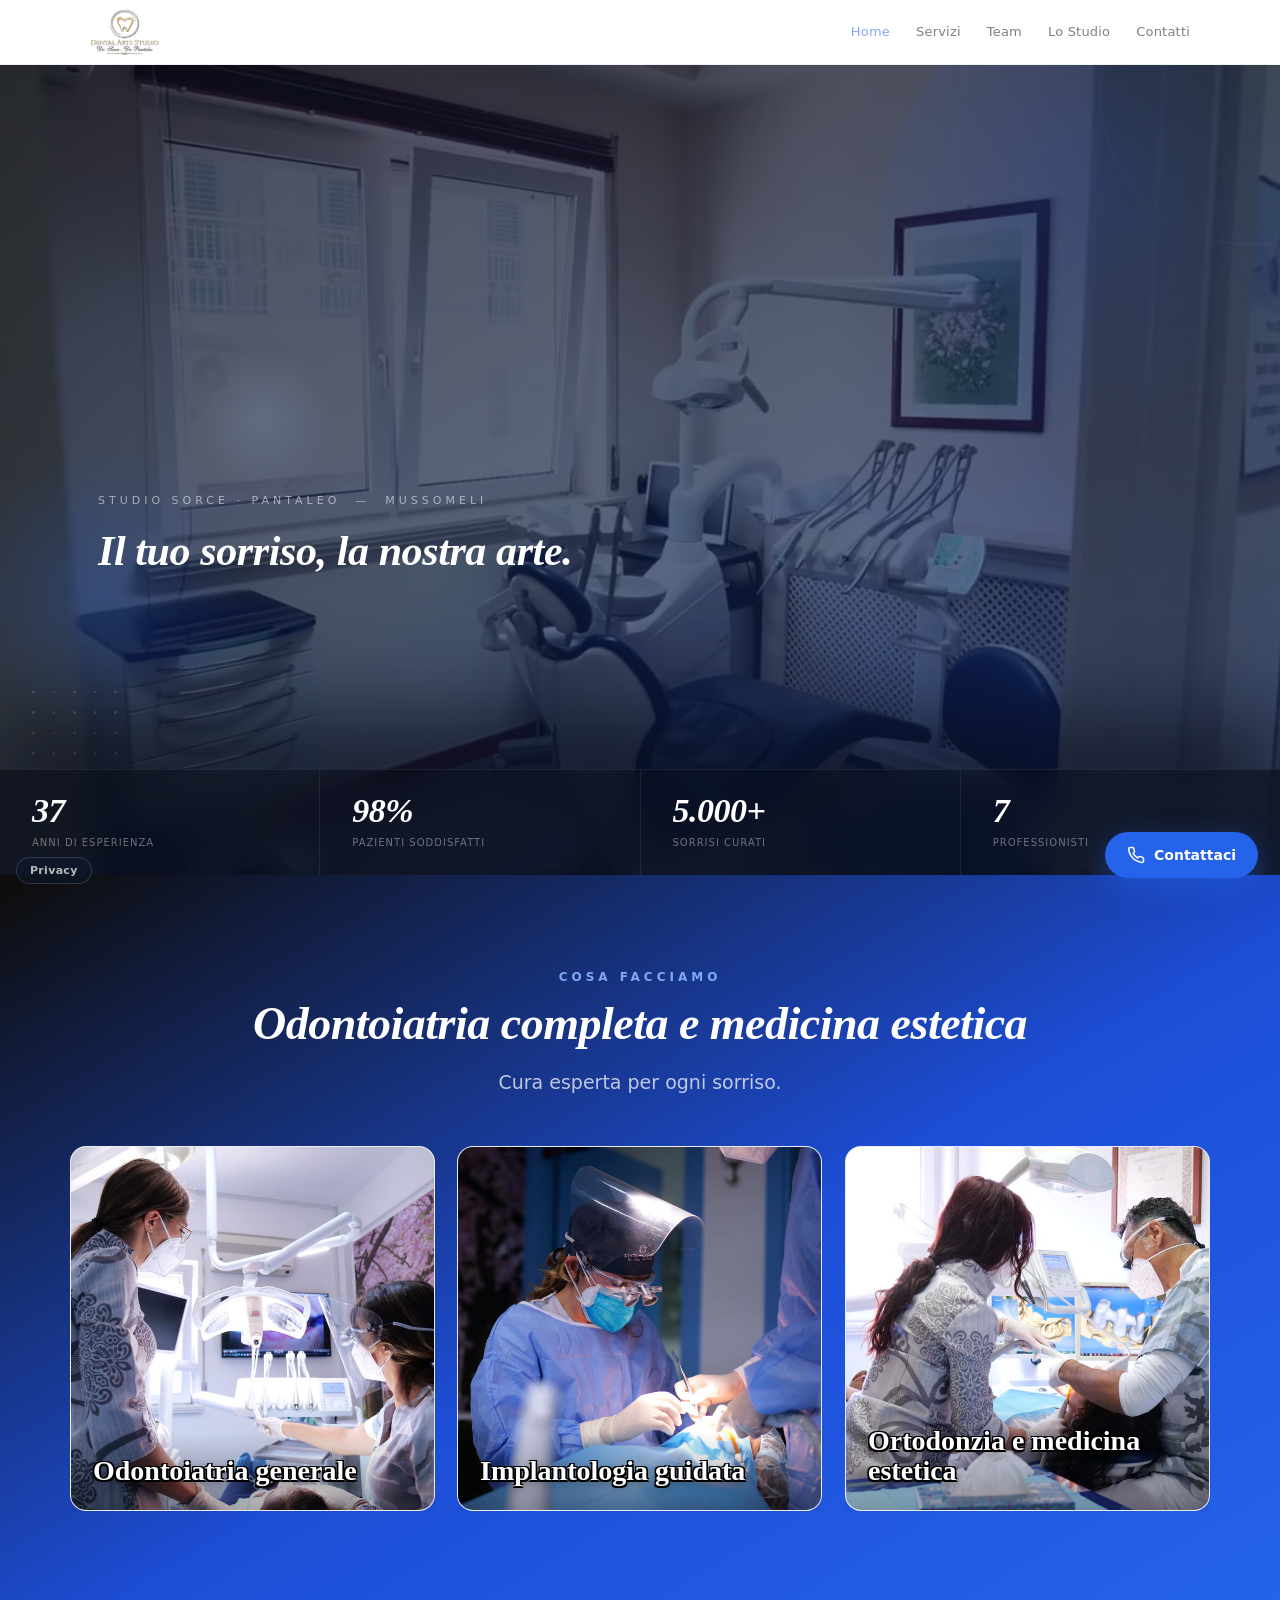
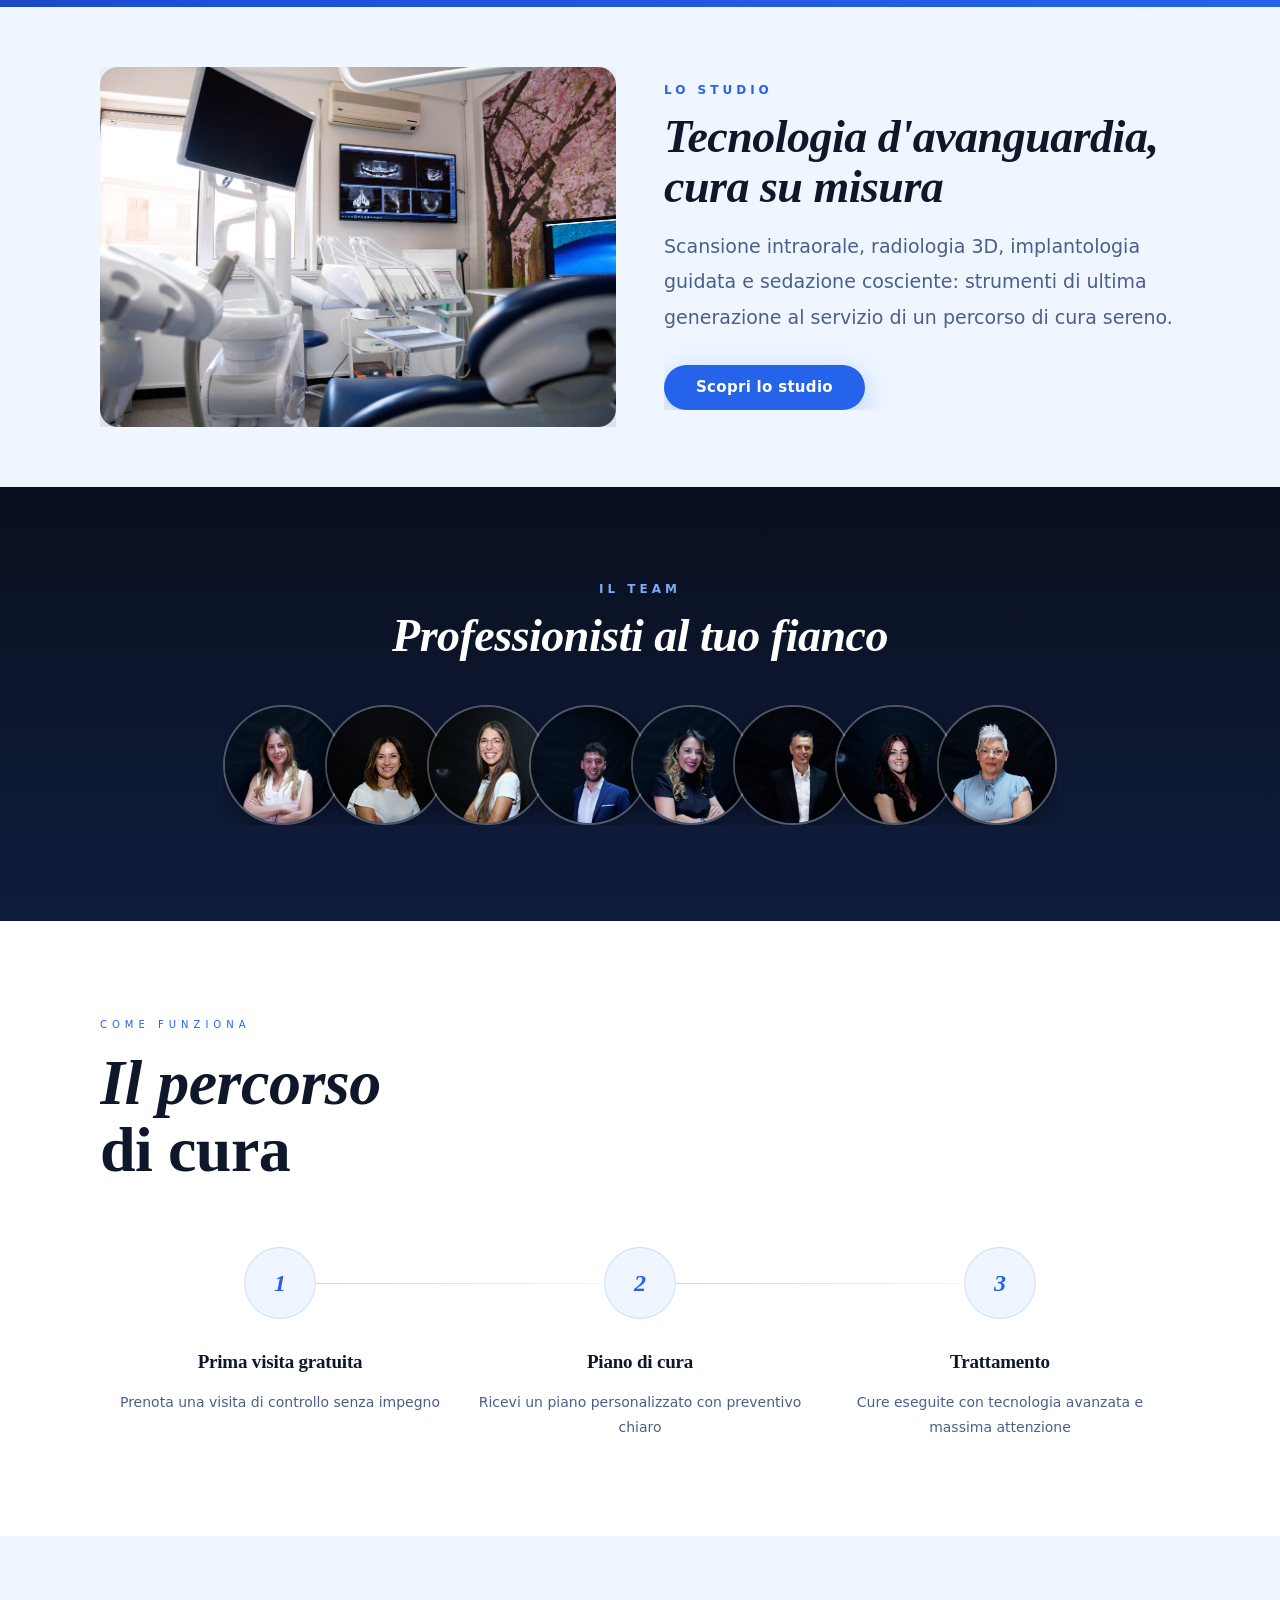
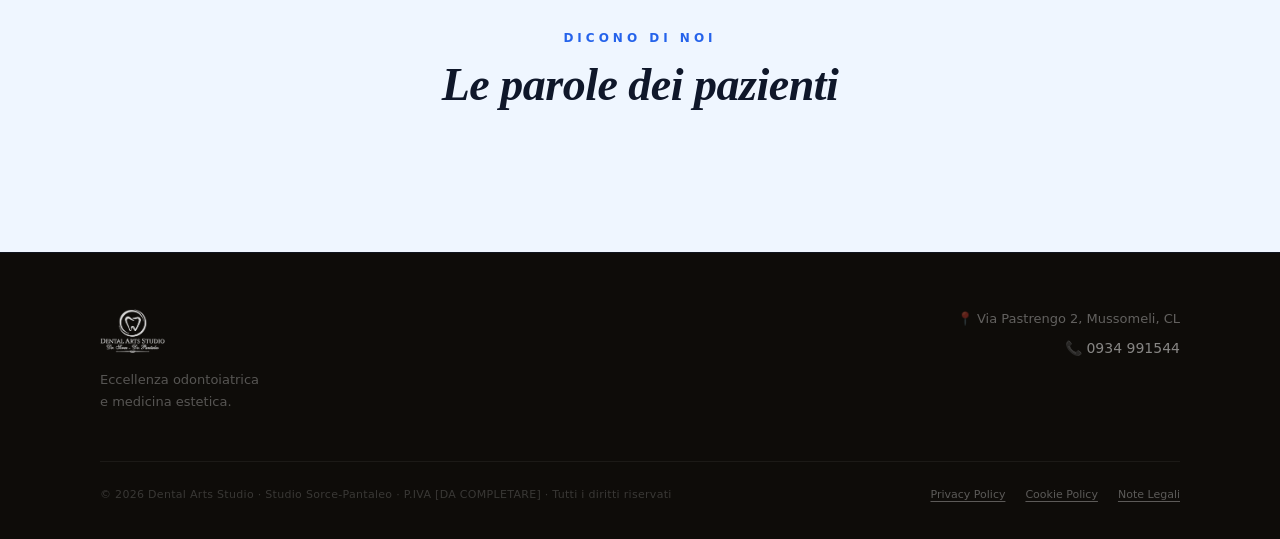
==== commit 51fde07a: "Team: +Mariella, cognomi, 2e foto Carmela/Cinzia; hero titolo in basso; gitignore" ====
--- a/index.html
+++ b/index.html
@@ -292,7 +292,7 @@
     #hero > div[style*="background-image:url('data:image"]{z-index:-1 !important;}
     /* Hero editoriale allineato a sinistra */
     #hero{ text-align:left !important; align-items:flex-end !important; }
-    #hero > div[style*="max-width:820px"]{ max-width:1100px !important; margin:0 auto !important; padding:0 8px 132px; }
+    #hero > div[style*="max-width:820px"]{ max-width:1100px !important; margin:0 auto !important; padding:0 8px 120px; }
     #hero img[alt="Dental Arts Studio"]{ display:none !important; }
     #hero > div[style*="max-width:820px"] > p[style*="max-width:460px"]{ display:none !important; }
     #hero > div[style*="max-width:820px"] > div[style*="justify-content:center"]{ justify-content:flex-start !important; }
@@ -394,7 +394,7 @@
   </style>
   <div id="hometeam" style="max-width:900px;margin:0 auto;">
     <div data-anim="fade-up"><p class="t-eyebrow">Il team</p><h2 class="t-h2">Professionisti al tuo fianco</h2></div>
-    <div style="display:flex;justify-content:center;align-items:center;margin:44px 0 0;flex-wrap:wrap;row-gap:22px;"><a class="tav" href="team.html" aria-label="Vai al team"><img src="team/cinzia-1.jpg" alt="" loading="lazy" data-anim="zoom-in" data-d="4" style="width:120px;height:120px;border-radius:50%;object-fit:cover;object-position:top;border:2px solid rgba(255,255,255,.28);margin:0 -9px;box-shadow:0 8px 20px rgba(0,0,0,.32);"/></a><a class="tav" href="team.html" aria-label="Vai al team"><img src="team/yosella-1.jpg" alt="" loading="lazy" data-anim="zoom-in" data-d="3" style="width:120px;height:120px;border-radius:50%;object-fit:cover;object-position:top;border:2px solid rgba(255,255,255,.28);margin:0 -9px;box-shadow:0 8px 20px rgba(0,0,0,.32);"/></a><a class="tav" href="team.html" aria-label="Vai al team"><img src="team/danilo-1.jpg" alt="" loading="lazy" data-anim="zoom-in" data-d="2" style="width:120px;height:120px;border-radius:50%;object-fit:cover;object-position:top;border:2px solid rgba(255,255,255,.28);margin:0 -9px;box-shadow:0 8px 20px rgba(0,0,0,.32);"/></a><a class="tav" href="team.html" aria-label="Vai al team"><img src="team/carmela-1.jpg" alt="" loading="lazy" data-anim="zoom-in" data-d="1" style="width:120px;height:120px;border-radius:50%;object-fit:cover;object-position:top;border:2px solid rgba(255,255,255,.28);margin:0 -9px;box-shadow:0 8px 20px rgba(0,0,0,.32);"/></a><a class="tav" href="team.html" aria-label="Vai al team"><img src="team/piero-1.jpg" alt="" loading="lazy" data-anim="zoom-in" data-d="1" style="width:120px;height:120px;border-radius:50%;object-fit:cover;object-position:top;border:2px solid rgba(255,255,255,.28);margin:0 -9px;box-shadow:0 8px 20px rgba(0,0,0,.32);"/></a><a class="tav" href="team.html" aria-label="Vai al team"><img src="team/adriana-1.jpg" alt="" loading="lazy" data-anim="zoom-in" data-d="2" style="width:120px;height:120px;border-radius:50%;object-fit:cover;object-position:top;border:2px solid rgba(255,255,255,.28);margin:0 -9px;box-shadow:0 8px 20px rgba(0,0,0,.32);"/></a><a class="tav" href="team.html" aria-label="Vai al team"><img src="team/saveria-1.jpg" alt="" loading="lazy" data-anim="zoom-in" data-d="3" style="width:120px;height:120px;border-radius:50%;object-fit:cover;object-position:top;border:2px solid rgba(255,255,255,.28);margin:0 -9px;box-shadow:0 8px 20px rgba(0,0,0,.32);"/></a></div>
+    <div style="display:flex;justify-content:center;align-items:center;margin:44px 0 0;flex-wrap:wrap;row-gap:22px;"><a class="tav" href="team.html" aria-label="Vai al team"><img src="team/cinzia-1.jpg" alt="" loading="lazy" data-anim="zoom-in" data-d="4" style="width:120px;height:120px;border-radius:50%;object-fit:cover;object-position:top;border:2px solid rgba(255,255,255,.28);margin:0 -9px;box-shadow:0 8px 20px rgba(0,0,0,.32);"/></a><a class="tav" href="team.html" aria-label="Vai al team"><img src="team/mariella-1.jpg" alt="" loading="lazy" data-anim="zoom-in" data-d="4" style="width:120px;height:120px;border-radius:50%;object-fit:cover;object-position:top;border:2px solid rgba(255,255,255,.28);margin:0 -9px;box-shadow:0 8px 20px rgba(0,0,0,.32);"/></a><a class="tav" href="team.html" aria-label="Vai al team"><img src="team/yosella-1.jpg" alt="" loading="lazy" data-anim="zoom-in" data-d="3" style="width:120px;height:120px;border-radius:50%;object-fit:cover;object-position:top;border:2px solid rgba(255,255,255,.28);margin:0 -9px;box-shadow:0 8px 20px rgba(0,0,0,.32);"/></a><a class="tav" href="team.html" aria-label="Vai al team"><img src="team/danilo-1.jpg" alt="" loading="lazy" data-anim="zoom-in" data-d="2" style="width:120px;height:120px;border-radius:50%;object-fit:cover;object-position:top;border:2px solid rgba(255,255,255,.28);margin:0 -9px;box-shadow:0 8px 20px rgba(0,0,0,.32);"/></a><a class="tav" href="team.html" aria-label="Vai al team"><img src="team/carmela-1.jpg" alt="" loading="lazy" data-anim="zoom-in" data-d="1" style="width:120px;height:120px;border-radius:50%;object-fit:cover;object-position:top;border:2px solid rgba(255,255,255,.28);margin:0 -9px;box-shadow:0 8px 20px rgba(0,0,0,.32);"/></a><a class="tav" href="team.html" aria-label="Vai al team"><img src="team/piero-1.jpg" alt="" loading="lazy" data-anim="zoom-in" data-d="1" style="width:120px;height:120px;border-radius:50%;object-fit:cover;object-position:top;border:2px solid rgba(255,255,255,.28);margin:0 -9px;box-shadow:0 8px 20px rgba(0,0,0,.32);"/></a><a class="tav" href="team.html" aria-label="Vai al team"><img src="team/adriana-1.jpg" alt="" loading="lazy" data-anim="zoom-in" data-d="2" style="width:120px;height:120px;border-radius:50%;object-fit:cover;object-position:top;border:2px solid rgba(255,255,255,.28);margin:0 -9px;box-shadow:0 8px 20px rgba(0,0,0,.32);"/></a><a class="tav" href="team.html" aria-label="Vai al team"><img src="team/saveria-1.jpg" alt="" loading="lazy" data-anim="zoom-in" data-d="3" style="width:120px;height:120px;border-radius:50%;object-fit:cover;object-position:top;border:2px solid rgba(255,255,255,.28);margin:0 -9px;box-shadow:0 8px 20px rgba(0,0,0,.32);"/></a></div>
   </div>
 </section>
 <style>
